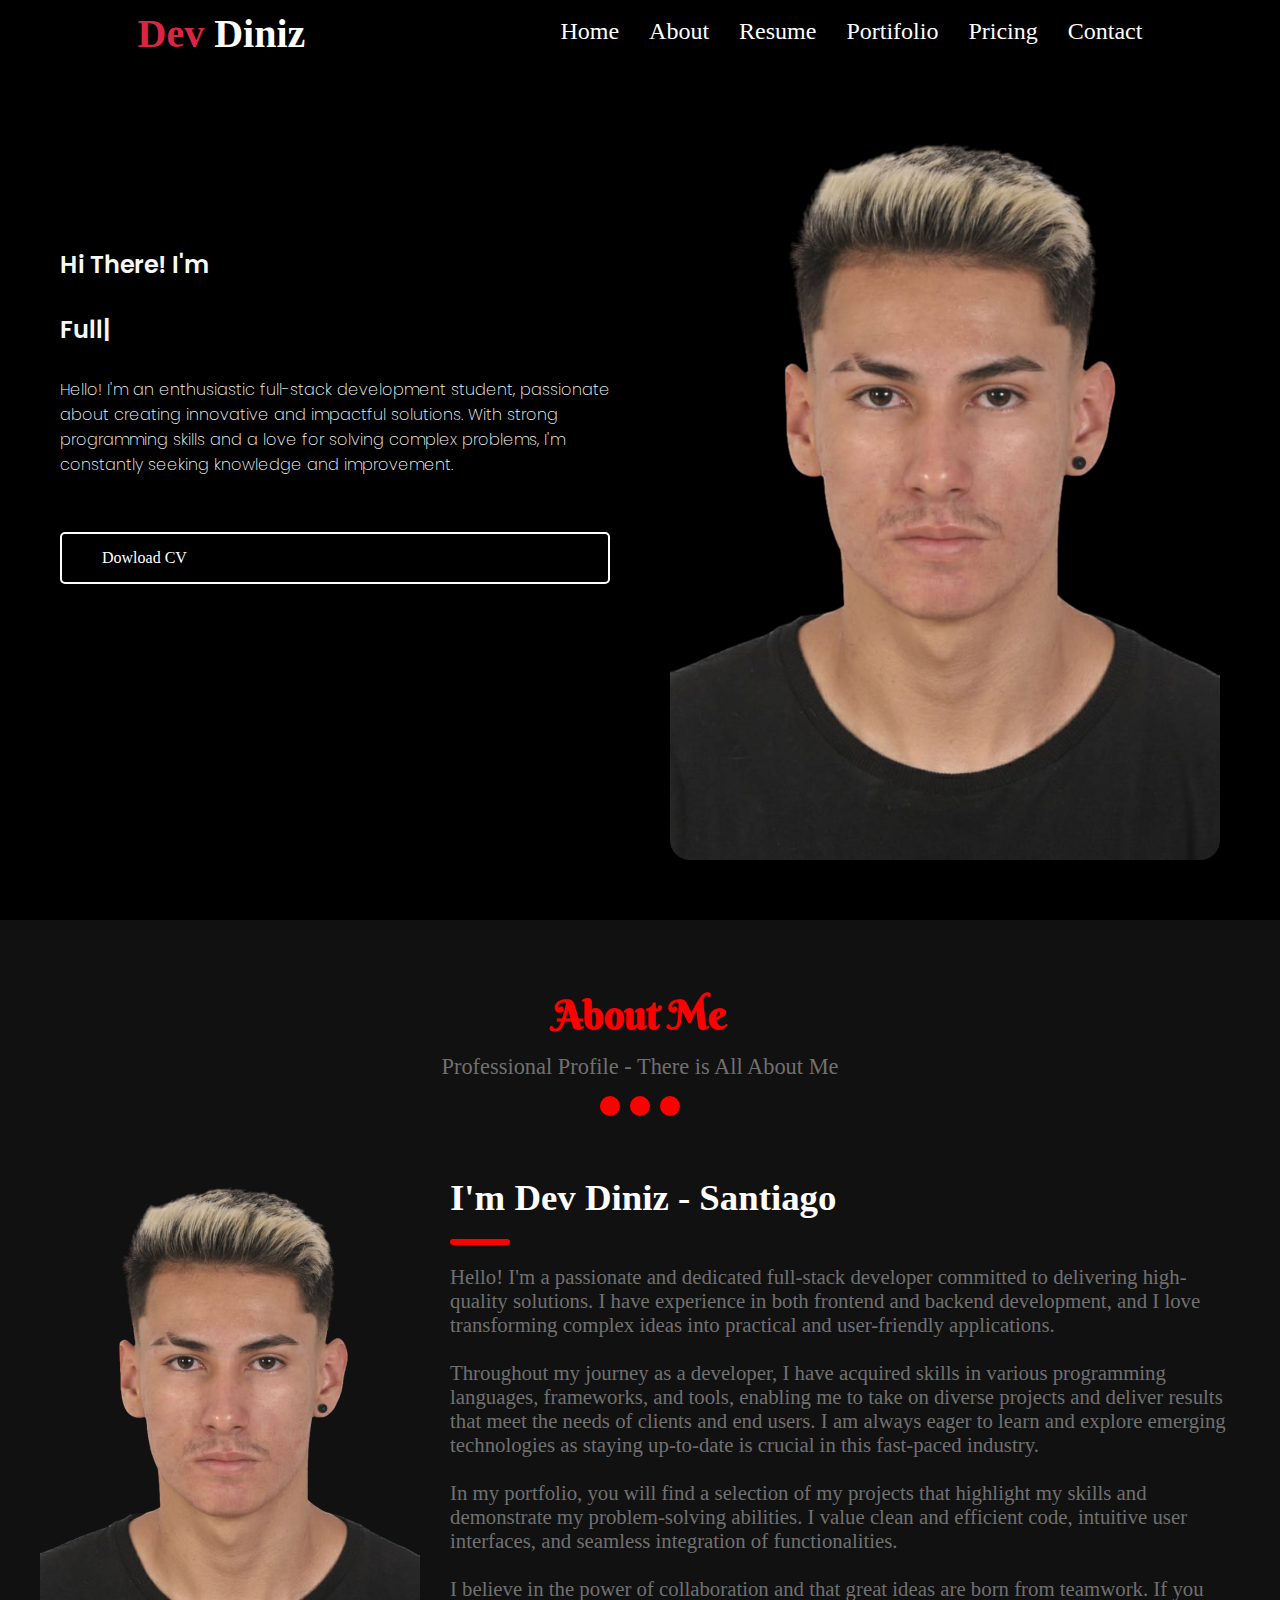
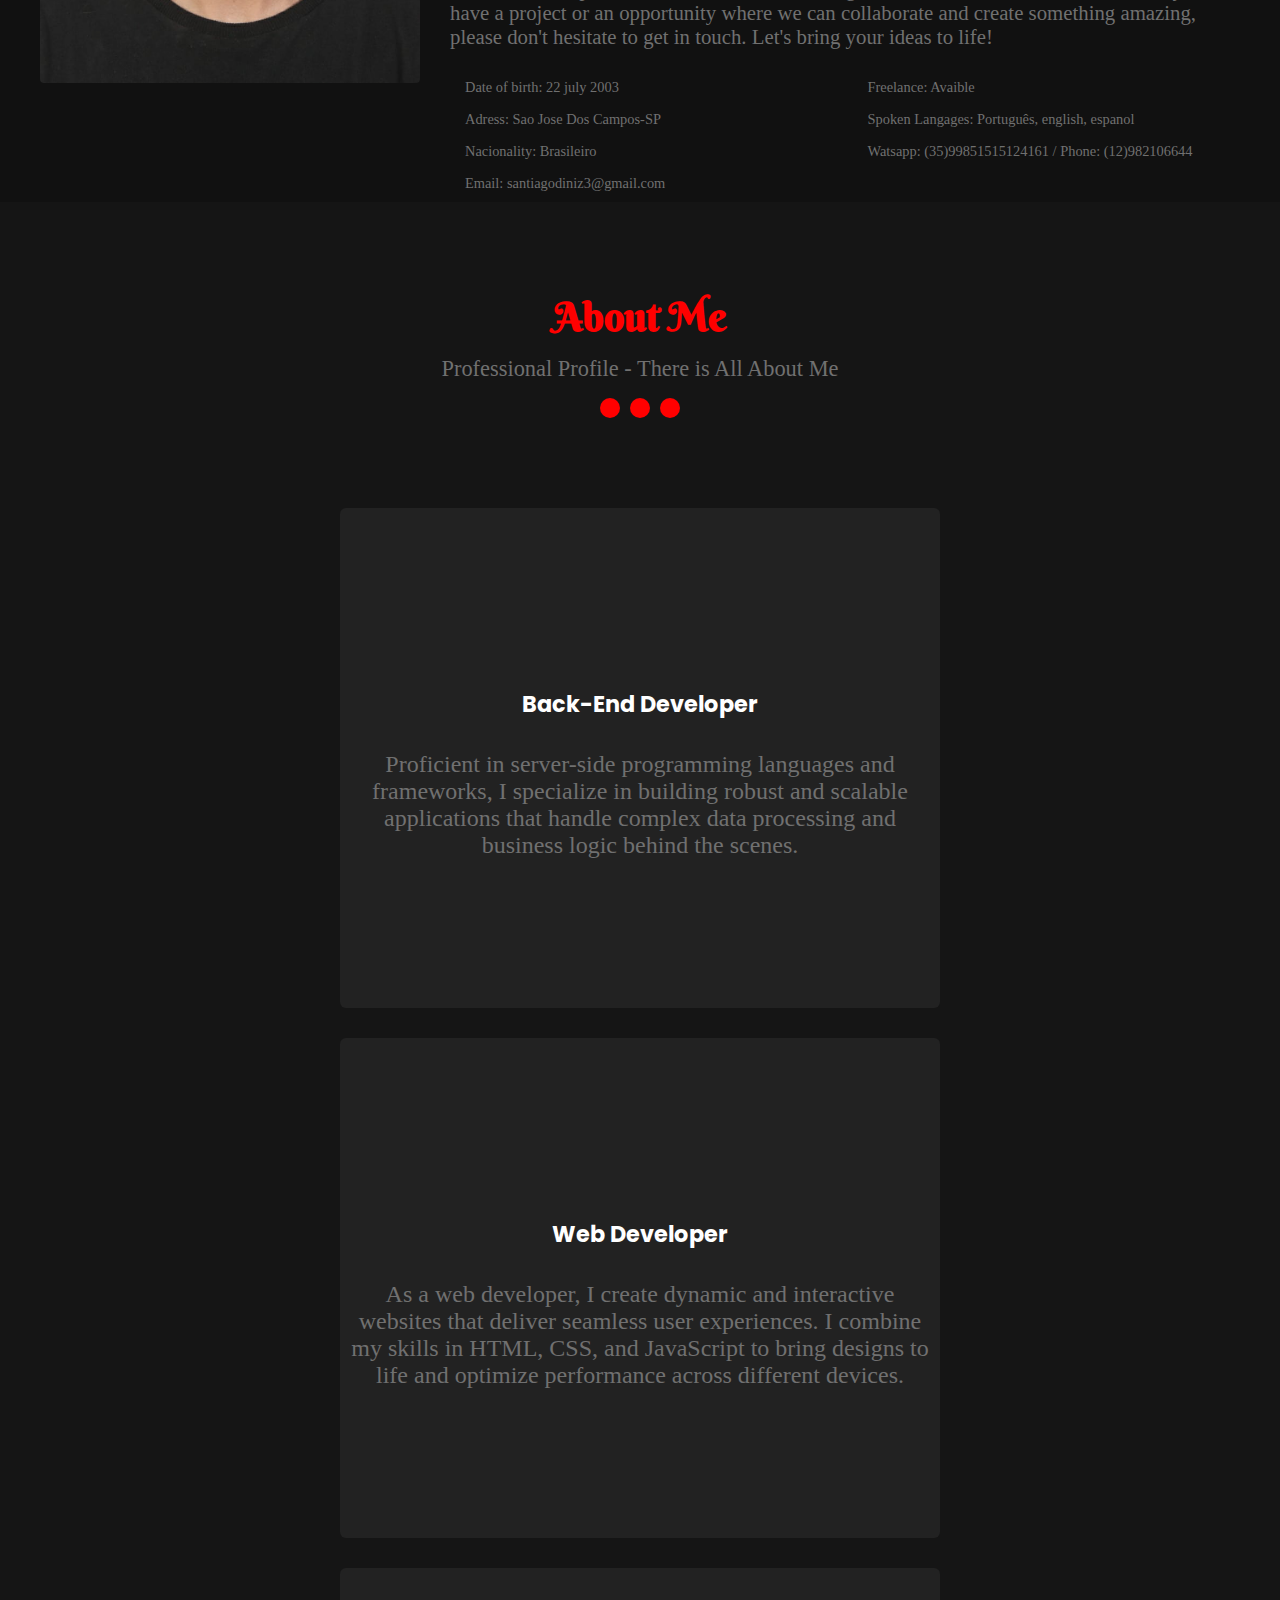
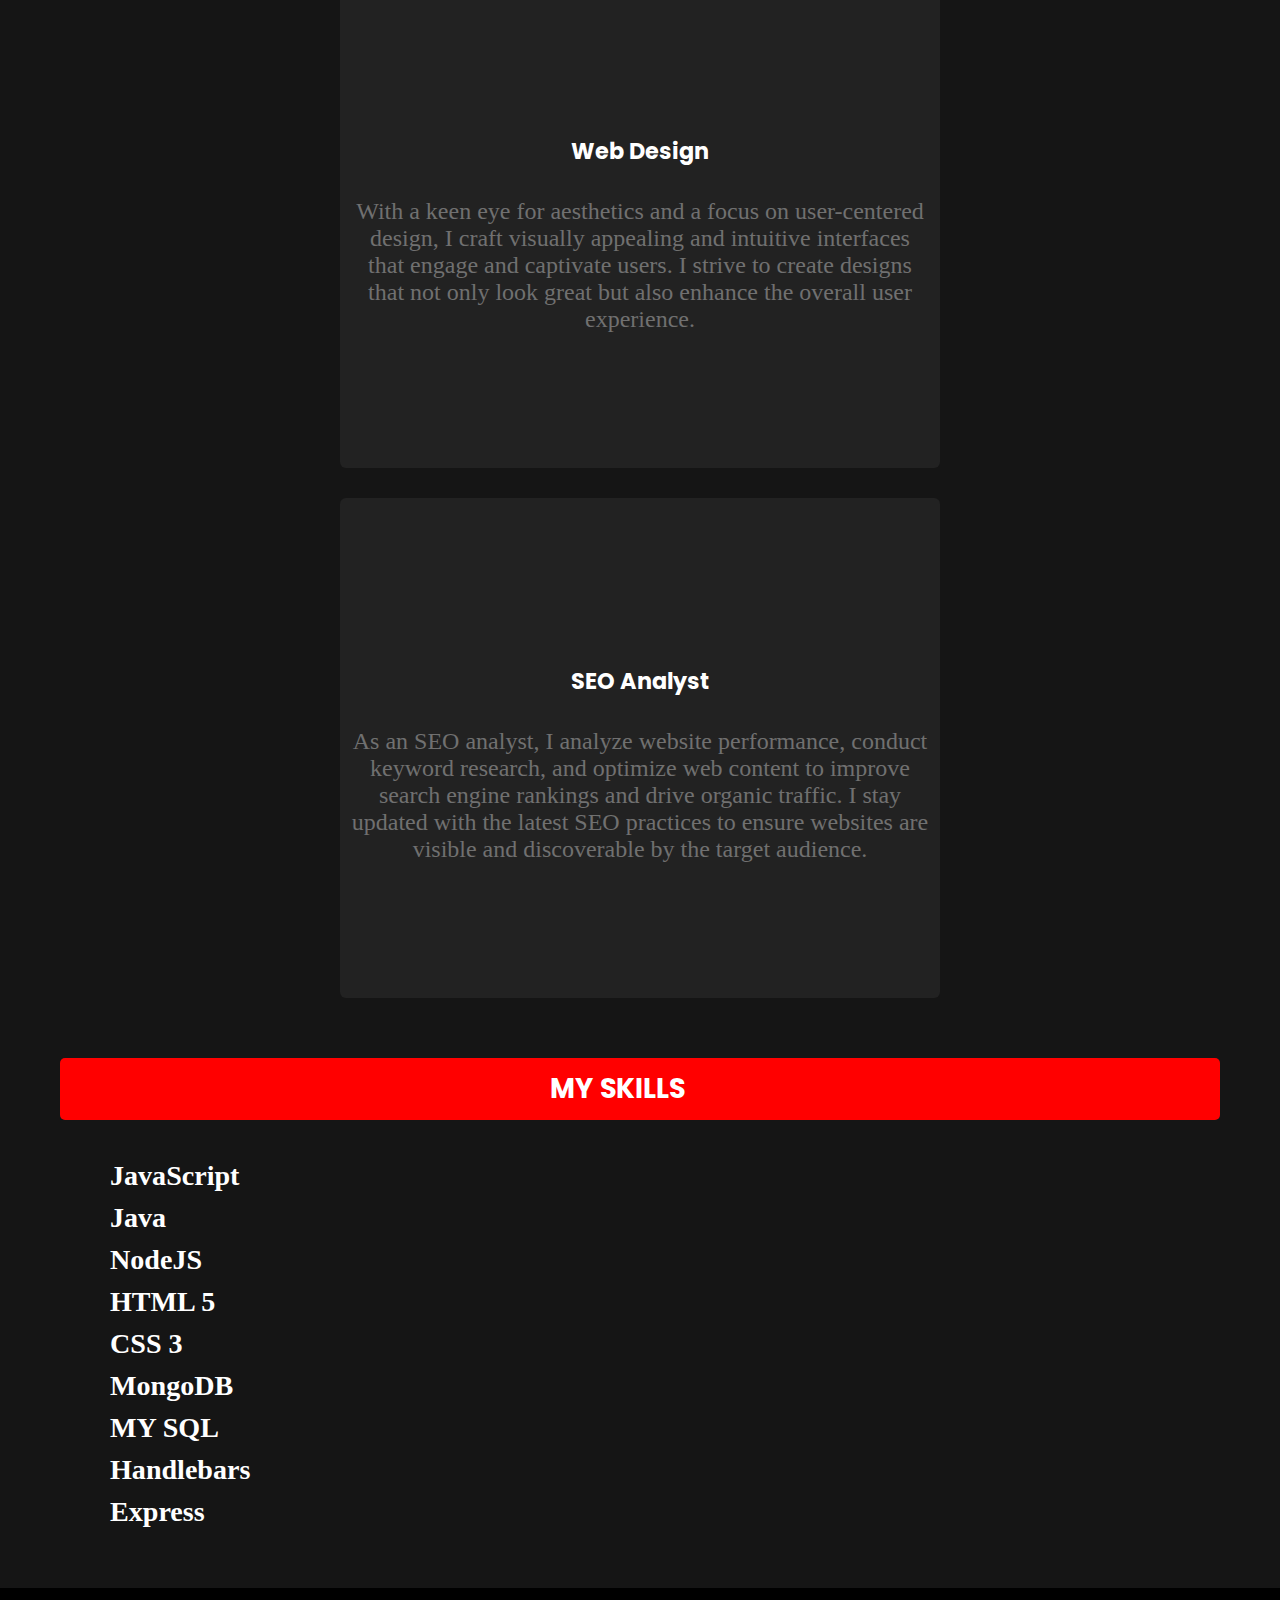
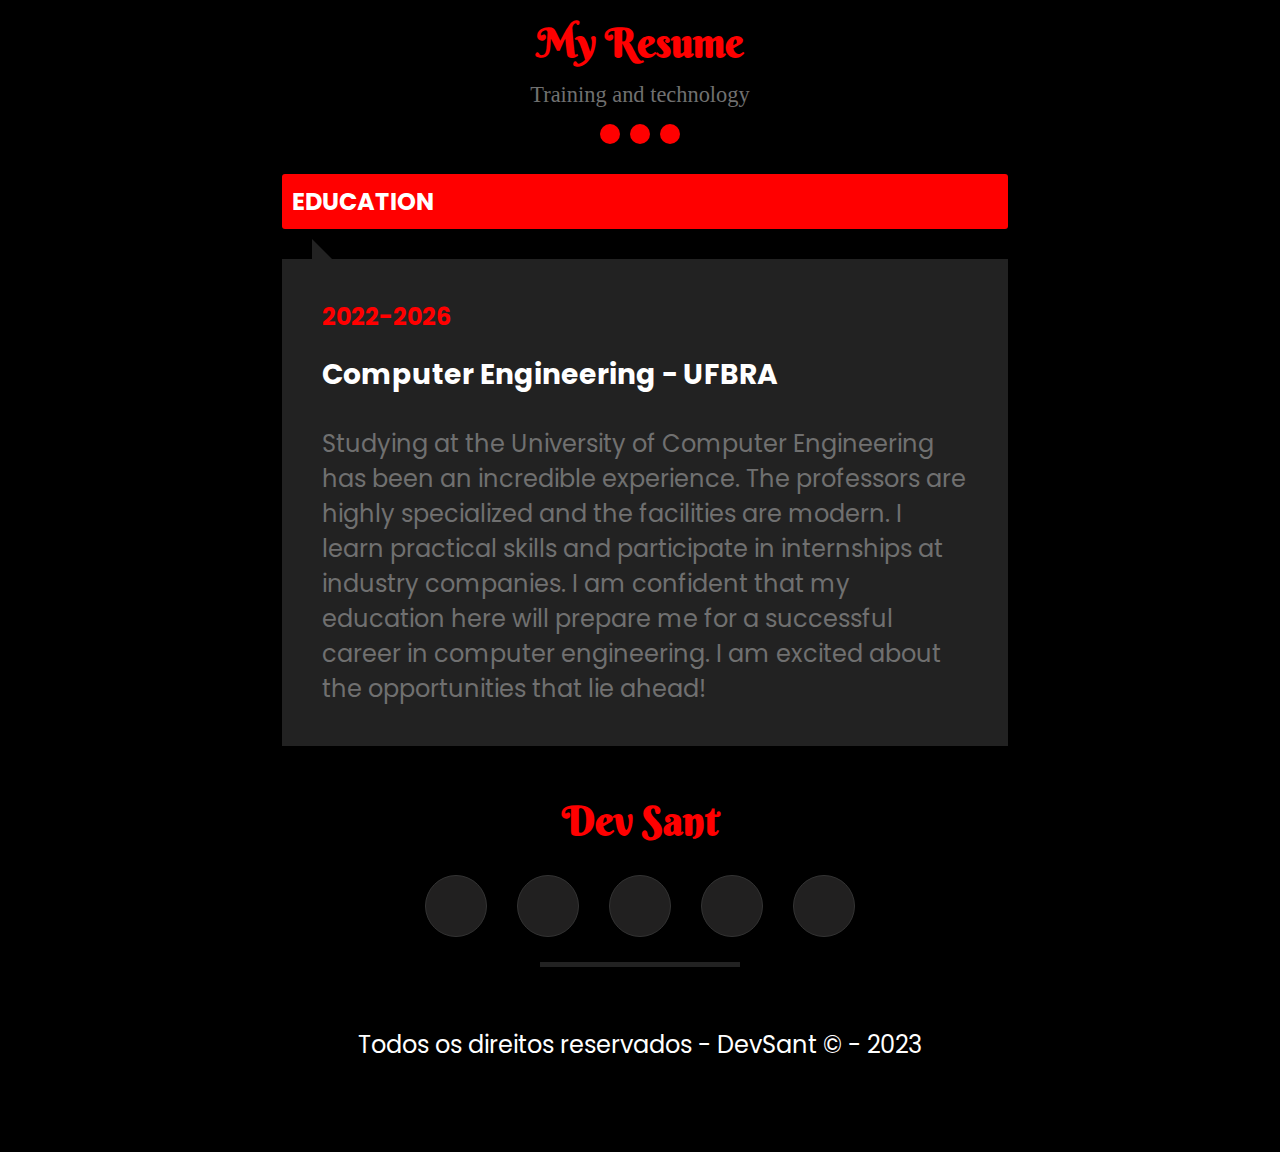
==== index.html @ 337d87d2 "Merge branch 'master' of https://github.com/Santiago-Diniz/portifolio" ====
<!DOCTYPE html>
<html lang="en">
<head>
  <meta charset="UTF-8">
  <meta http-equiv="X-UA-Compatible" content="IE=edge">
  <meta name="viewport" content="width=device-width, initial-scale=1.0">
  <title>Portifolio</title>
  <link rel="stylesheet" href="style.css">
  <link rel="stylesheet" href="https://cdnjs.cloudflare.com/ajax/libs/font-awesome/6.4.0/css/all.min.css" integrity="sha512-iecdLmaskl7CVkqkXNQ/ZH/XLlvWZOJyj7Yy7tcenmpD1ypASozpmT/E0iPtmFIB46ZmdtAc9eNBvH0H/ZpiBw==" crossorigin="anonymous" referrerpolicy="no-referrer"/>
</head>
<body>
  <header>
    <h1>Dev <span>Diniz</span></h1>
    <nav>
      <ul aria-label="Navegação Primaria" class="navegacao-primaria">
          <li><a href="#home">Home</a></li>
          <li><a href="#about">About</a></li>
          <li><a href="#resume">Resume</a></li>
          <li><a href="#portifolio">Portifolio</a></li>
          <li><a href="#pricing">Pricing</a></li>
          <li><a href="#contact">Contact</a></li>
      </ul>
      <i class="fa-solid fa-bars"></i>
    </nav>
    
  </header>
<section aria-label="seção curriculo dowload Santiago" class="section-div">
  <div>
    <h2>Hi There! I'm</h2>
    <h2 class="digitando">Full-Stack Developer</h2>
    <p>Hello! I'm an enthusiastic full-stack development student, passionate about creating innovative and impactful solutions. With strong programming skills and a love for solving complex problems, I'm constantly seeking knowledge and improvement.
      <br>
      <br>
      </p>
    <a href="https://1drv.ms/b/s!AuxPHgGAxqlfhQXR7EeyHr-xgZj7?e=mUEDwd">Dowload CV</a>
  </div><img src="imagens/perfil_transparente.png" alt="">
</section >
<main>
  <article aria-label="Seçao sobre mim" class="sobre">
    <div class="sobre_titulo">
      <h1>About Me</h1>
      <p>Professional Profile - There is All About Me</p>
      <div aria-label="Seçao apenas de ilustrações de botões">
        <span></span>
        <span></span>
        <span></span>
      </div>
    </div>
    <img src="imagens/perfil_transparente.png" alt="imagem minha">
    <div class="sobre_conteudo">
      <div class="sobre_texto">
        <h1>I'm Dev Diniz - Santiago</h1>

        <p>Hello! I'm a passionate and dedicated full-stack developer committed to delivering high-quality solutions. I have experience in both frontend and backend development, and I love transforming complex ideas into practical and user-friendly applications.
          <br>
          <br>
          Throughout my journey as a developer, I have acquired skills in various programming languages, frameworks, and tools, enabling me to take on diverse projects and deliver results that meet the needs of clients and end users. I am always eager to learn and explore emerging technologies as staying up-to-date is crucial in this fast-paced industry.
          <br>
          <br>
          In my portfolio, you will find a selection of my projects that highlight my skills and demonstrate my problem-solving abilities. I value clean and efficient code, intuitive user interfaces, and seamless integration of functionalities.
          <br>
          <br>
          I believe in the power of collaboration and that great ideas are born from teamwork. If you have a project or an opportunity where we can collaborate and create something amazing, please don't hesitate to get in touch. Let's bring your ideas to life!
        </p>
      </div>
      <div class="sobre_info">
        <p><i class="fa-solid fa-calendar-days"></i>Date of birth: 22 july 2003</p>
        <p><i class="fa-sharp fa-solid fa-laptop"></i>Freelance: Avaible</p>
        <p><i class="fa-solid fa-location-dot"></i>Adress: Sao Jose Dos Campos-SP</p>
        <p><i class="fa-sharp fa-solid fa-globe"></i>Spoken Langages: Português, english, espanol</p>
        <p><i class="fa-solid fa-flag"></i>Nacionality: Brasileiro</p>
        <p><i class="fa-sharp fa-solid fa-phone"></i></i>Watsapp: (35)99851515124161 / Phone: (12)982106644</p>
        <p><i class="fa-solid fa-envelope"></i></i>Email: santiagodiniz3@gmail.com</p>

      </div>
    </div>
  </article>
</main>
<section class="services">
  <div class="sobre_titulo">
    <h1>About Me</h1>
    <p>Professional Profile - There is All About Me</p>
    <div aria-label="Seçao apenas de ilustrações de botões">
      <span></span>
      <span></span>
      <span></span>
    </div>
  </div>
  <div class="my_services">
    <ul aria-label="Navegação Secundaria">
      <li> 
        <i class="fa-solid fa-laptop-code"></i>
        <h3>Back-End Developer</h3>
        <p>Proficient in server-side programming languages and frameworks, I specialize in building robust and scalable applications that handle complex data processing and business logic behind the scenes.</p>
      </li>
      <li> 
        <i class="fa-sharp fa-solid fa-globe"></i>
                <h3>Web Developer</h3>
        <p>As a web developer, I create dynamic and interactive websites that deliver seamless user experiences. I combine my skills in HTML, CSS, and JavaScript to bring designs to life and optimize performance across different devices.</p>
      </li>
      <li> 
        <i class="fa-sharp fa-solid fa-pen-to-square"></i>
        <h3>Web Design</h3>
        <p>With a keen eye for aesthetics and a focus on user-centered design, I craft visually appealing and intuitive interfaces that engage and captivate users. I strive to create designs that not only look great but also enhance the overall user experience.</p>
      </li>
    
    <li> 
      <i class="fa-solid fa-layer-group"></i>
      <h3>SEO Analyst</h3>
      <p> As an SEO analyst, I analyze website performance, conduct keyword research, and optimize web content to improve search engine rankings and drive organic traffic. I stay updated with the latest SEO practices to ensure websites are visible and discoverable by the target audience.</p>
    </li>
  </ul> 
  </div>
  <div class="cursos">
    <div class="my_skill">
      <h2 class='titulo-skill'><i class="fa-sharp fa-solid fa-star"></i>MY SKILLS</h2>
      <div class="skill_content">
        <h3>JavaScript</h3>
        <ul>
          <li class="cor"><i class="fa-sharp fa-solid fa-star"></i></li>
          <li class="cor"><i class="fa-sharp fa-solid fa-star"></i></li>
          <li class="cor"><i class="fa-sharp fa-solid fa-star"></i></li>
          <li class="cor"><i class="fa-sharp fa-solid fa-star"></i></li>
          <li><i class="fa-sharp fa-solid fa-star"></i><li>            
        </ul>
      </div>
      <div class="skill_content">
        <h3>Java</h3>
        <ul>
          <li class="cor"><i class="fa-sharp fa-solid fa-star"></i></li>
          <li class="cor"><i class="fa-sharp fa-solid fa-star"></i></li>
          <li class="cor"><i class="fa-sharp fa-solid fa-star"></i></li>
          <li><i class="fa-sharp fa-solid fa-star"></i></li>
          <li><i class="fa-sharp fa-solid fa-star"></i><li>            
        </ul>
      </div>
      <div class="skill_content">
        <h3>NodeJS</h3>
        <ul>
          <li class="cor"><i class="fa-sharp fa-solid fa-star"></i></li>
          <li class="cor"><i class="fa-sharp fa-solid fa-star"></i></li>
          <li class="cor"><i class="fa-sharp fa-solid fa-star"></i></li>
          <li class="cor"><i class="fa-sharp fa-solid fa-star"></i></li>
          <li class="cor"><i class="fa-sharp fa-solid fa-star"></i><li>            
        </ul>
      </div>
      <div class="skill_content">
        <h3>HTML 5</h3>
        <ul>
          <li class="cor"><i class="fa-sharp fa-solid fa-star"></i></li>
          <li class="cor"><i class="fa-sharp fa-solid fa-star"></i></li>
          <li class="cor"><i class="fa-sharp fa-solid fa-star"></i></li>
          <li class="cor"><i class="fa-sharp fa-solid fa-star"></i></li>
          <li class="cor"><i class="fa-sharp fa-solid fa-star"></i><li>            
        </ul>
      </div>
      <div class="skill_content">
        <h3>CSS 3</h3>
        <ul>
          <li class="cor"><i class="fa-sharp fa-solid fa-star"></i></li>
          <li class="cor"><i class="fa-sharp fa-solid fa-star"></i></li>
          <li class="cor"><i class="fa-sharp fa-solid fa-star"></i></li>
          <li class="cor"><i class="fa-sharp fa-solid fa-star"></i></li>
          <li class="cor"><i class="fa-sharp fa-solid fa-star"></i></li>           
        </ul>
      </div>
      <div class="skill_content">
        <h3>MongoDB</h3>
        <ul>
          <li class="cor"><i class="fa-sharp fa-solid fa-star"></i></li>
          <li class="cor"><i class="fa-sharp fa-solid fa-star"></i></li>
          <li class="cor"><i class="fa-sharp fa-solid fa-star"></i></li>
          <li class="cor"><i class="fa-sharp fa-solid fa-star"></i></li>
          <li><i class="fa-sharp fa-solid fa-star"></i><li>            
        </ul>
      </div>
      <div class="skill_content">
        <h3>MY SQL</h3>
        <ul>
          <li class="cor"><i class="fa-sharp fa-solid fa-star"></i></li>
          <li class="cor"><i class="fa-sharp fa-solid fa-star"></i></li>
          <li class="cor"><i class="fa-sharp fa-solid fa-star"></i></li>
          <li><i class="fa-sharp fa-solid fa-star"></i></li>
          <li><i class="fa-sharp fa-solid fa-star"></i><li>            
        </ul>
      </div>
      <div class="skill_content">
        <h3>Handlebars</h3>
        <ul>
          <li class="cor"><i class="fa-sharp fa-solid fa-star"></i></li>
          <li class="cor"><i class="fa-sharp fa-solid fa-star"></i></li>
          <li class="cor"><i class="fa-sharp fa-solid fa-star"></i></li>
          <li class="cor"><i class="fa-sharp fa-solid fa-star"></i></li>
          <li class="cor"><i class="fa-sharp fa-solid fa-star"></i><li>            
        </ul>
      </div>
      <div class="skill_content">
        <h3>Express</h3>
        <ul>
          <li class="cor"><i class="fa-sharp fa-solid fa-star"></i></li>
          <li class="cor"><i class="fa-sharp fa-solid fa-star"></i></li>
          <li class="cor"><i class="fa-sharp fa-solid fa-star"></i></li>
          <li class="cor"><i class="fa-sharp fa-solid fa-star"></i></li>
          <li><i class="fa-sharp fa-solid fa-star"></i><li>            
        </ul>
      </div>
    </div>
  </div>
  
</section>
<div class="my_resumo">
  <div class="sobre_titulo">
    <h1>My Resume</h1>
    <p>Training and technology</p>
    <div aria-label="Seçao apenas de ilustrações de botões">
      <span></span>
      <span></span>
      <span></span>
    </div>
  </div>
  <div class="resume_generico">     
  <h2 class="education"><i class="fa-solid fa-book"></i> EDUCATION</h2>
  <div class="education_content">
    <div>
       <span>2022-2026</span>
       <h3 class="titulo">Computer Engineering - UFBRA</h3>
       <p class="decricao">Studying at the University of Computer Engineering has been an incredible experience. The professors are highly specialized and the facilities are modern. I learn practical skills and participate in internships at industry companies. I am confident that my education here will prepare me for a successful career in computer engineering. I am excited about the opportunities that lie ahead!</p>      
    </div>
    <ul>
      <li><i class="fa-sharp fa-solid fa-circle"></i></li>
    </ul>
  </div>
</div>
</div>
<footer>
  <div class="sobre_titulo">
    <h1>Dev Sant</h1>
    <p></p>
  </div>
<nav aria-label="navegação de links socias">
  <ul class="footer_sociais">
    <li><i class="fa-brands fa-facebook"></i></li>
    <a href="https://www.instagram.com/s4nt_dev/"><li><i class="fa-brands fa-instagram"></i></li></a>
    <a href="http://github.com/Santiago-Diniz"><li><i class="fa-brands fa-github"></i></li></a>
    <li><i class="fa-brands fa-twitter"></i></li>
    <li><i class="fa-brands fa-linkedin-in"></i></li>
  </ul>
</nav>
<p class="footer_comercial">Todos os direitos reservados - DevSant &copy; - 2023</p>
</footer>

<script src="script.js">
  
</script>
</body>
</html>
---- style.css ----
@import url('https://fonts.googleapis.com/css2?family=Braah+One&family=Noto+Sans:ital,wght@0,100;0,300;0,500;0,600;0,700;0,800;0,900;1,400&family=Poppins&display=swap');
@import url('https://fonts.googleapis.com/css2?family=Berkshire+Swash&family=Braah+One&family=Noto+Sans:ital,wght@0,100;0,300;0,500;0,600;0,700;0,800;0,900;1,400&display=swap');

*{
    padding: 0;
    margin: 0;
    box-sizing: border-box;
    list-style: none;
    text-decoration: none;
}

body{
    background-color: #000;
    max-width: 1500px;
    margin: 0 auto;

}

header{
    background-color: #000;
    padding: 10px;
    display: flex;
    align-items: center;
    justify-content: space-around;
    
}

header h1{
    color: #dc2545;
    font-size: 2.5rem;
}

header span{
    color: white;

}

header .navegacao-primaria{
    display:flex;
    gap: 30px;
    align-items: center;
}

header .navegacao-primaria li a{
    color: #fff;
    width: 0px;
    height: 0px;
    font-size: 1.5rem;
    
}

header .navegacao-primaria li a::after{
    content: "";
    width: 0px;
    height: 0px;
    display: block;
    border-bottom: 4px solid transparent;    
    transition: .9s;
}

header .navegacao-primaria li a:hover::after{
    width: 100%;
    height: 0px;
    padding: 0px;
    border-bottom: 4px solid red;
}


.section-div{
    animation: inicializar .7s forwards;
    background-color: #000;
    display: grid;
    grid-template-columns: 1fr 1fr;
    justify-content: space-around;
    align-items: center;
    gap: 60px;
    padding: 60px;
}

.section-div div { 
    margin-top: 120px;
    align-self: start;
    display: grid;
    gap: 30px;
}

.section-div h2 {
    font-family: 'Poppins';
    font-weight: 600;
    color: #f7f7f7;
}

.section-div div p{
    font-family: 'Poppins';
    font-weight: 200;
    color: #f7f7f7;
}

.section-div a {
    justify-content: start;
    color: #fff;
    padding: 15px 40px;
    border-radius: 5px;
    border: 2px solid white;

}

.digitando::after {
    content: '|';
    margin-left: 0;
    opacity: 1;
    animation: pisca .9s infinite;

}

@keyframes pisca {
    from{
        opacity: 1;
        
    }

    to{
        opacity: 0;
        
    }   
}

.section-div img {
    max-width:100%;
    border-radius: 20px;
}
@keyframes inicializar {
    from{
        opacity: 0;
        transform: translate(0, -60px, 0);
    }

    to{
        opacity: 1;
        transform: translate3d(0, 0, 0);
    } 
}

/* seçao principal, sobre mim*/

main{
    background-color: #111;
    color: #fff;
}

main .sobre {
    display: grid;
    grid-template-columns: 1fr 1fr 1fr;
    gap: 30px;
    justify-content: center;
    padding: 40px;
}

.sobre_titulo{
    margin: 30px 0;
    grid-column: 1/ -1;
    text-align: center;
    color: #fff;
}
.sobre_titulo h1{
    font-size: 2.5rem;
    color: red;
    margin-bottom: 15px;
    font-family: 'Berkshire Swash', cursive;
}

.sobre_titulo p {
    color: #707070;
    font-size: 1.4rem;
    margin-bottom: 1rem;
    position: relative;
}

.sobre_titulo div {
    display: flex;
    gap: 10px;
    justify-content: center;
}

.sobre_titulo span {
    display: block;
    height: 20px;
    width: 20px;
    border-radius: 50%;
    background-color: red;

}

.sobre img {
    animation: ladoSecao .6s ease-in;
    cursor: pointer;
    grid-row: 2;
    max-width: 100%;
    border-radius: 4px;
    filter: blur(0);
}

.sobre img:hover{
    transition: .6s ease-in;
    filter: blur(1px)
}

.sobre_conteudo {
    animation: sobeSecao .6s ease-in-out forwards;
    grid-column: 2/-1;
    display: grid;
    color: #707070;
    grid-template-columns: 1fr 1fr;
}

.sobre_texto{
    display: grid;
    grid-column: 1/-1;
    grid-template-columns: 1fr 1fr;
}

.sobre_texto h1{
    font-size: 2.3rem;
    color: #fff;
    grid-column: 1/-1;
}

.sobre_texto h1::after {
    background-color: red;
    height: 6px;
    width: 60px;
    margin: 20px 0;
    content: "";
    display: block;
    border-radius: 5px ;
}

.sobre_texto p {
    font-size: 1.3rem;
    grid-row: 2;
    grid-column: 1/-1;
}

.sobre_info {
    margin-top: 30px;
    display: grid;
    grid-template-columns: 1fr 1fr;
    grid-column: 1/-1;
    gap: 15px;
    align-items: center;
}

.sobre_info i {
    color: red;
    display: inline-block;
    padding-right: 15px;
    font-size: 1.5rem;
}

.sobre_info p {
    font-size: .9rem;
}

@keyframes sobeSecao {
    from{
        transition: .5s;
        transform: translate3d(60px, 0, 0);
    }
    to{
        transform: translate3d(0, 0, 0);
    }
}

@keyframes ladoSecao {
    from{
        transition: .5s;
        transform: translate3d(-60px, 0, 0);
    }
    to{
        transform: translate3d(0, 0, 0);
    }
}

/* Responsivo */

@media(max-width: 992px){

    .section-div img {
        display: none;
    }

    .section-div {
        background-image: url(/imagens/2023-05-21\ \(5\).png);
        background-repeat: no-repeat;
        background-size: cover;
        background-position: center;
    }

    header {
        justify-content: space-between;
        padding: 30px 70px;
    }

    header  .navegacao-primaria {
        display: none;

    }

    header i {
        color: #f7f7f7;
        font-size: 3rem;
    }

    header  .navegacao-primaria.ativado {
        background-color: black;
        position: absolute;
        display: grid;
        top: 80px;
        color: white;
        z-index: 1;
        padding: 30px;
        font-size: 1.6rem;
        font-weight: bold;
        border-radius: 0 0 4px 4px;
        right: 20px;
        animation: sobeSecao .8s ease-in-out;
    }   

}

@media(max-width: 992px){
    .sobre img{
        grid-column: 1/-1;
        justify-self: center
    }

    .sobre_conteudo {
        grid-column: 1/-1;
    }
}

/* seçao service */

.services{
    background-color: #151515;
    margin-top: -30px;
    padding: 60px;
}

.my_services{
    padding: 60px;
    color: white;  
}

.my_services ul {
    display: flex;
    flex-wrap: wrap;
    gap: 30px;
    align-items: center;
    justify-content: center;
}

.my_services ul li {
    cursor: pointer;
    border-radius: 6px;
    position: relative;
    padding: 10px;
    display: grid;
    gap: 30px;
    text-align: center;
    max-width: 600px;
    height: 500px;
    background-color: #222;
    align-content: center;
    transition: 0.2s ease-in;

}

.my_services ul li i{
    font-size: 2.7rem;
    color: red;
}

.my_services ul li h3{
    color: #fff;
    font-size: 1.4rem;
    font-family: 'poppins';
    font-weight: 700;
}

.my_services ul li p{
    color: #707070;
    font-size: 1.5rem
}

.my_services li::before{
    content: "";
    width: 0px;
    height: 0px;
    position: absolute;
    top: -1px;
    right: -1px;
    border-top: 2px solid transparent;
    border-right: 2px solid transparent;
}

.my_services li::after{
    content: "";
    width: 0px;
    height: 0px;
    position: absolute;
    top: -1px;
    right: -1px;
    border-bottom: 2px solid transparent;
    border-left: 2px solid transparent;
}

.my_services li:hover{
    scale: 1.1;
    transition: 0.2 ease-in;
    box-shadow: 9px 0px 12px rgb(255, 0, 0);
    background-color: #2e0f14;

}
.my_resumo{
    color: #fff;
}

.resume_generico{
    color: white;
    display: grid;
    grid-template-columns: 3fr 1fr;
    margin-left: 22%;
    justify-content: center;
    gap: 30px;
    font-size:x-large;

    
}

.resume_generico h2 {
    font-family: 'poppins';
    font-size: 1.5rem;
    background-color: red;
    justify-content: start;
    padding: 10px;
    border-radius: 3px;
}

.sobre_conteudo h2 i {
    margin-right: 10px;
}

.education_content {
    grid-column: 1;
}

.education_content ul {
    display: flex;
    cursor: pointer;
    margin-top: 20px;
    justify-content: center;
    gap: 10px;
    color: #707070;
}

.education_content div {
    background-color: #222;
    padding: 40px;
    position: relative;
}

.education_content div::before{
    content: "";
    border-right: 30px solid transparent;
    border-bottom: 30px solid #222;
    position: absolute;
    top: -20px;
    left: 30px;
    display: inline-block;
}

.education_content div span {
    color: red;
    font-family: 'poppins';
    font-weight: bolder;
}


.decricao{
    font-family: 'poppins';
    color: #707070;
}

.titulo{
    font-family: 'poppins';
    margin-top: 20px;
    margin-bottom: 30px;
}


/* MY SKILLS */

.titulo-skill{
    display: flex;
    align-items: center;
}

.cursos{
    color: #fff;
}

.my_skill{
    display: grid;
}

.my_skill h2{
    padding: 10px 20px;
    border-radius: 5px;
    background-color: red;
    font-size: 1.7rem;
    font-family: 'poppins';
    margin-bottom: 30px;
}
.my_skill h2 i{
    padding-right: 42%;
}

.skill_content{
    font-size: 1.5rem;
    display: flex;
    justify-content: space-between;
    margin-top: 10px;
    padding: 0px 50px 0px 50px;

}

.skill_content ul {
    display: flex;
    justify-self: start;
}
.cor{
    color: red;
}

/* footer */

.footer{
    background-color: #000;
    padding: 30px;

}

.footer_sociais{
    display: flex;
    justify-content: center;
    gap: 30px;
    flex-wrap: wrap;
    align-items: center;
    position: relative;
    color: white;
}

.footer_sociais li{
    background-color: #212020;
    border-radius: 50%;
    border: 1px solid #333;
}

.footer_sociais li{
    padding: 30px;
    font-size: 1.5rem;
    color: #f7f7f7;
}

.footer_sociais li:hover{
    transition: .3s ease-in-out;
    cursor: pointer;
    background-color: #3e3e3e;
}

.footer_sociais::before{
    content: "";
    height: 5px;
    width: 200px;
    position: absolute;
    background-color: #222;
    bottom: -30px;

}

footer .footer_comercial{
    text-align: center;
    color: white;
    margin: 90px auto;
    font-size: 1.5rem;
    font-family: 'poppins';
}
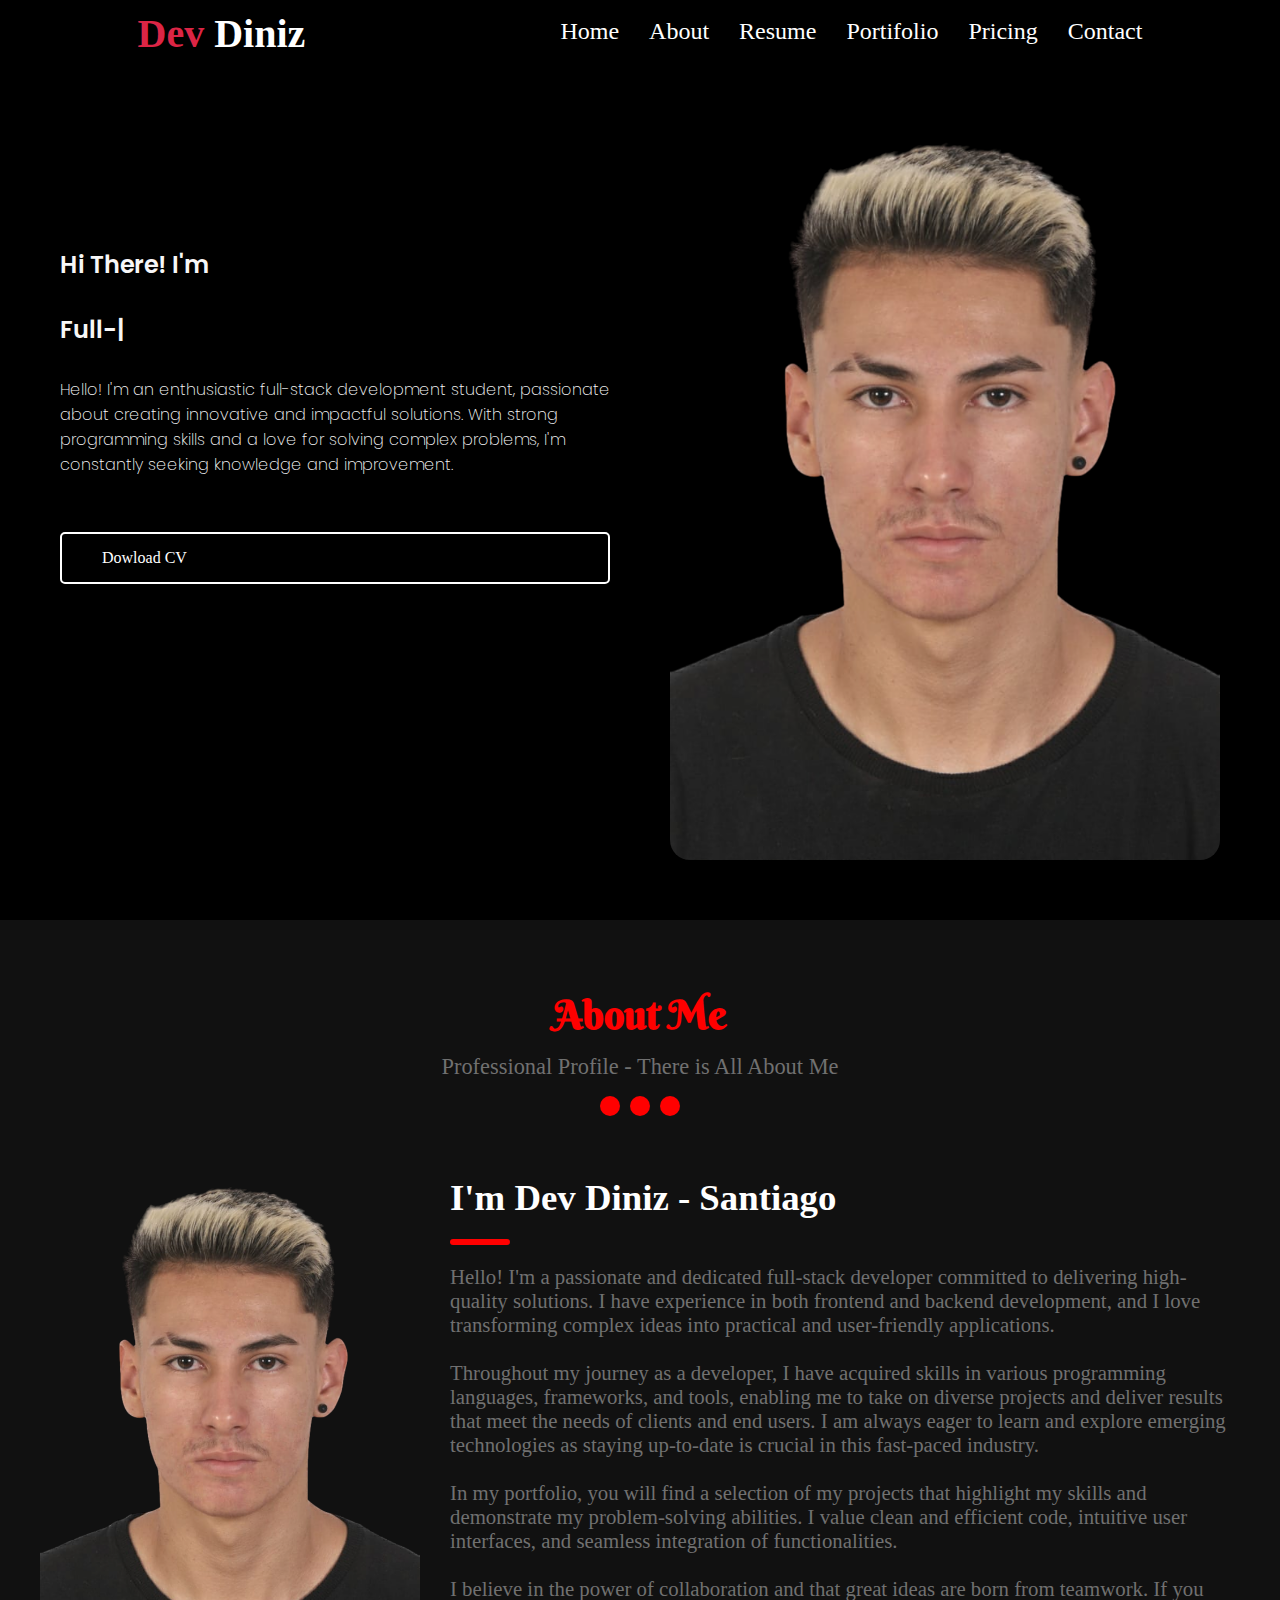
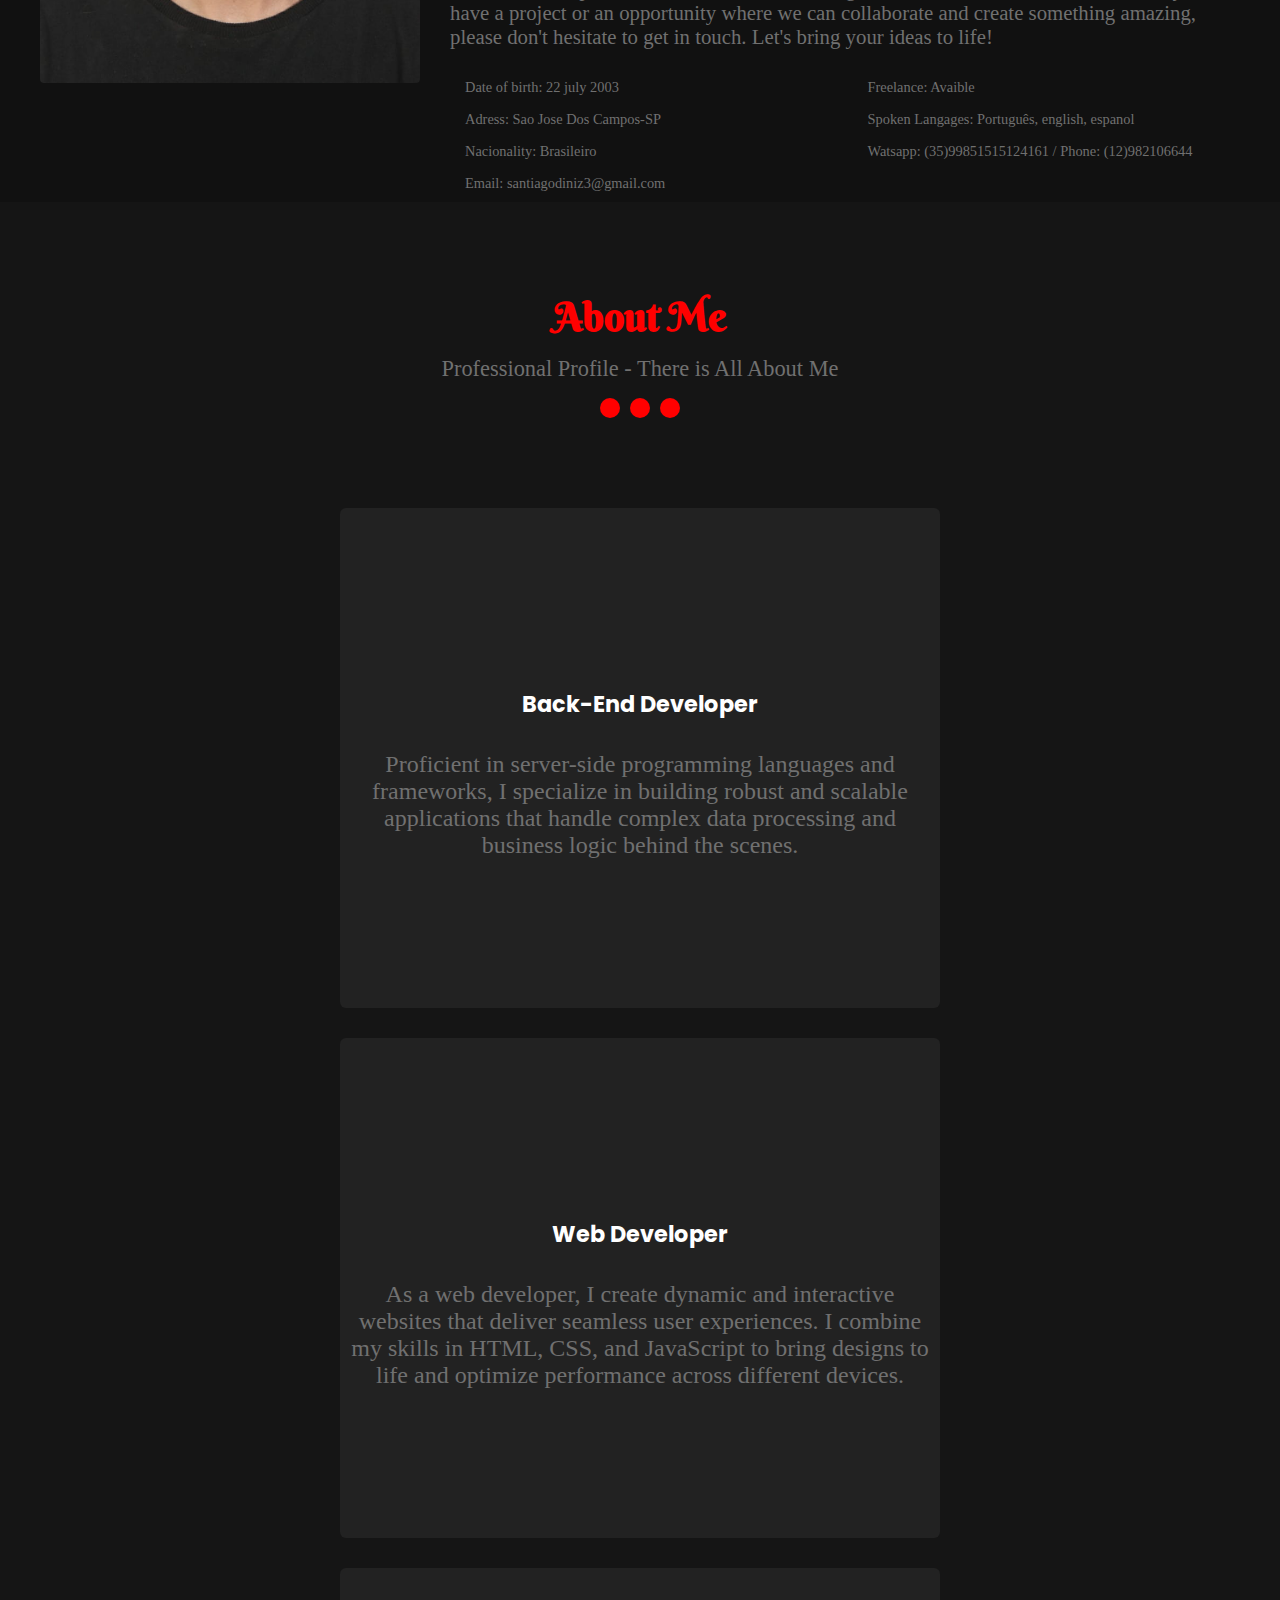
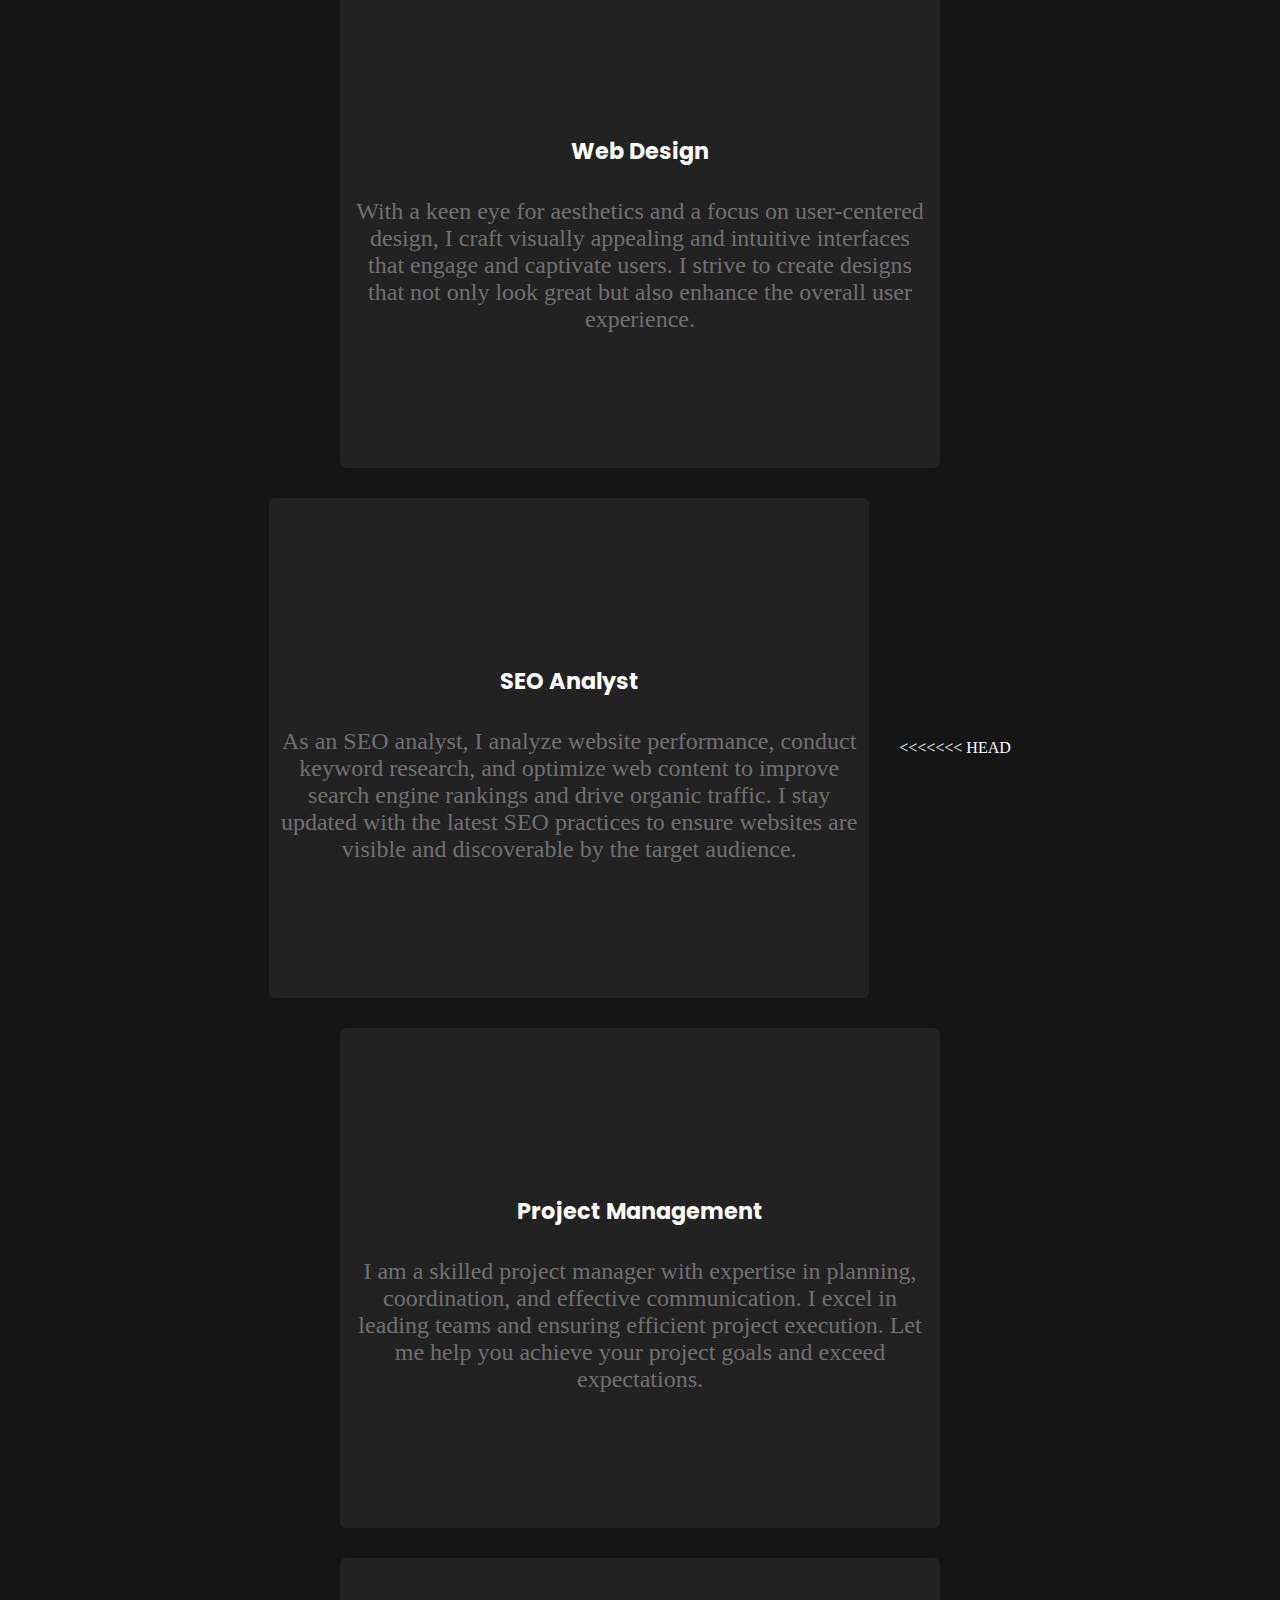
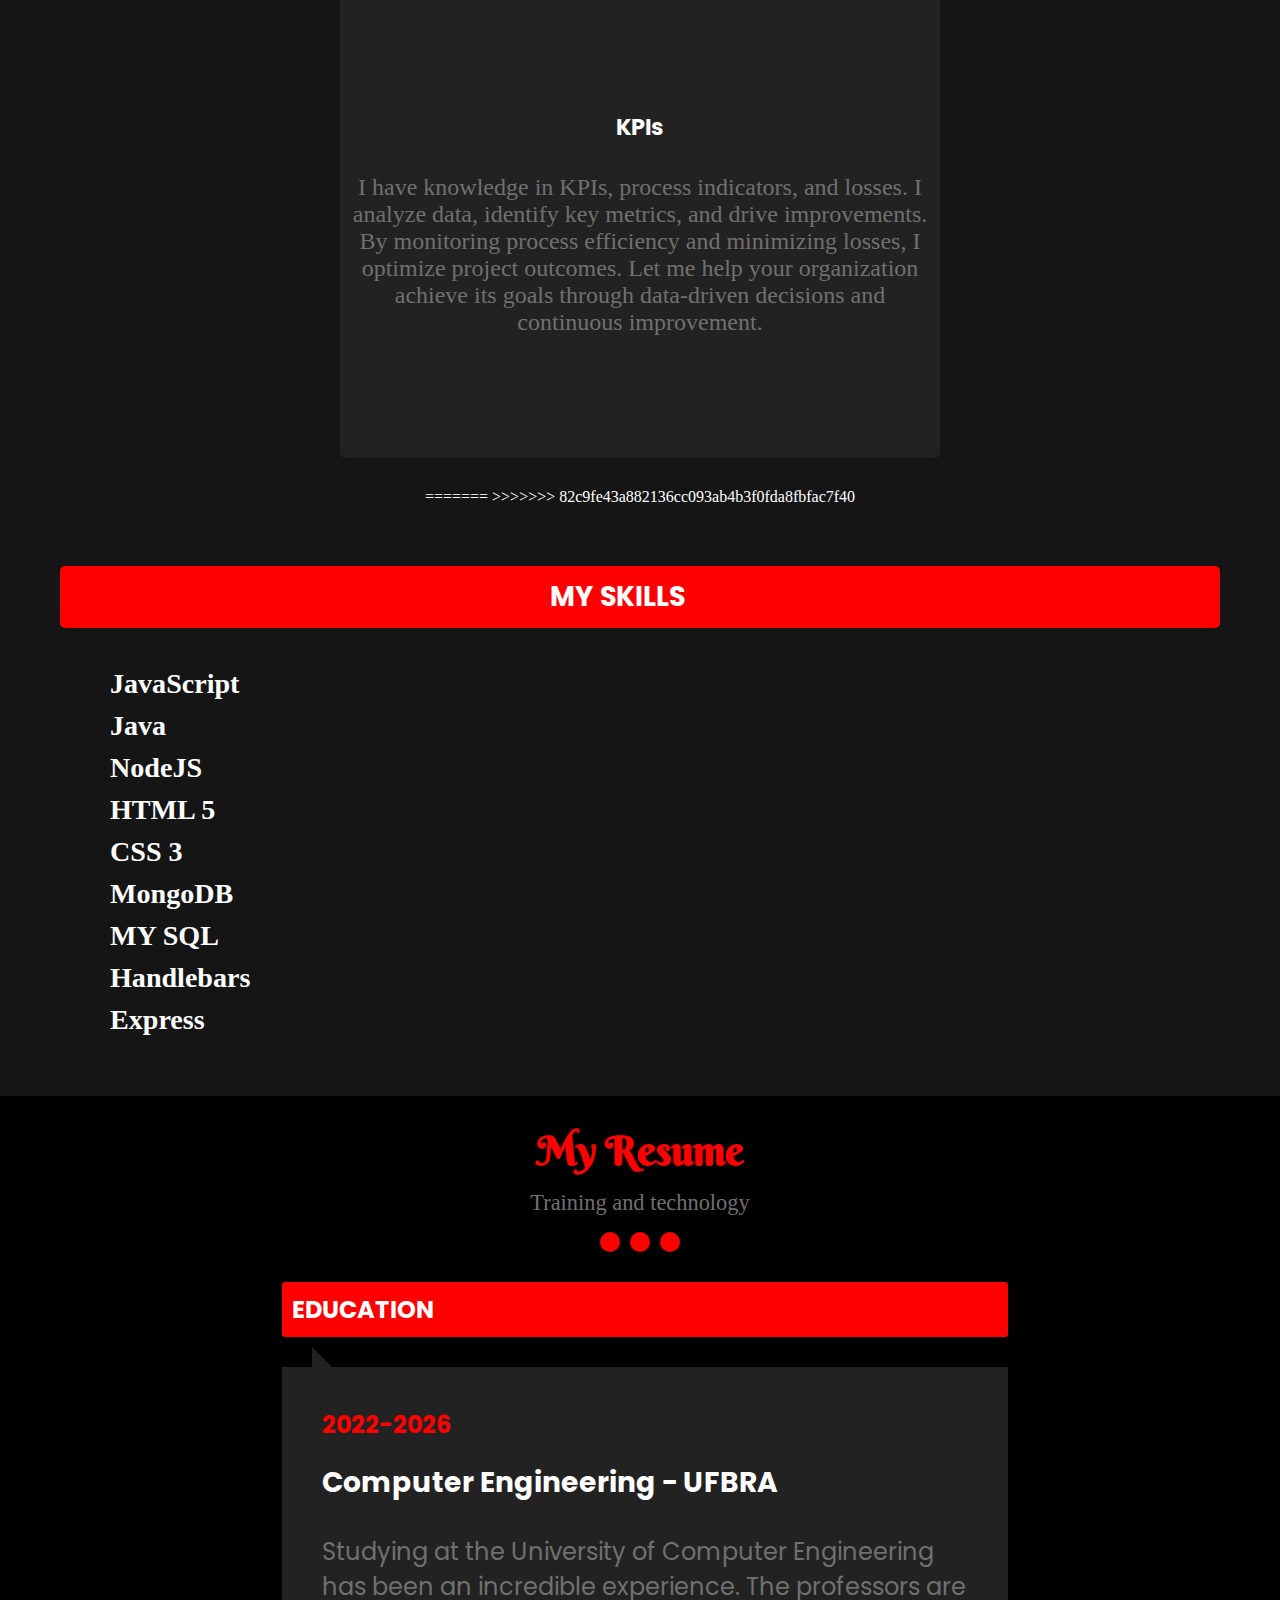
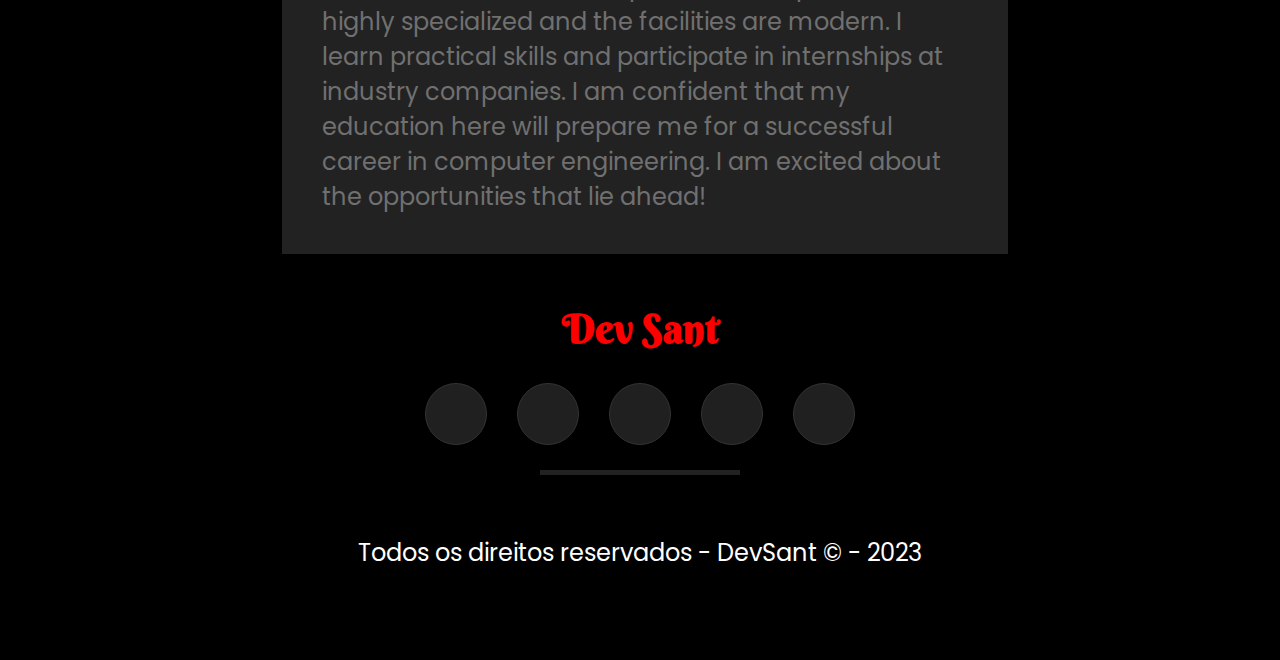
==== commit 5852563a: "renove kpis" ====
--- a/index.html
+++ b/index.html
@@ -109,6 +109,19 @@
       <h3>SEO Analyst</h3>
       <p> As an SEO analyst, I analyze website performance, conduct keyword research, and optimize web content to improve search engine rankings and drive organic traffic. I stay updated with the latest SEO practices to ensure websites are visible and discoverable by the target audience.</p>
     </li>
+<<<<<<< HEAD
+    <li> 
+      <i class="fa-solid fa-layer-group"></i>
+      <h3>Project Management</h3>
+      <p>I am a skilled project manager with expertise in planning, coordination, and effective communication. I excel in leading teams and ensuring efficient project execution. Let me help you achieve your project goals and exceed expectations.</p>
+    </li> 
+    <li> 
+      <i class="fa-solid fa-layer-group"></i>
+      <h3>KPIs</h3>
+      <p>I have knowledge in KPIs, process indicators, and losses. I analyze data, identify key metrics, and drive improvements. By monitoring process efficiency and minimizing losses, I optimize project outcomes. Let me help your organization achieve its goals through data-driven decisions and continuous improvement.</p>
+    </li>
+=======
+>>>>>>> 82c9fe43a882136cc093ab4b3f0fda8fbfac7f40
   </ul> 
   </div>
   <div class="cursos">
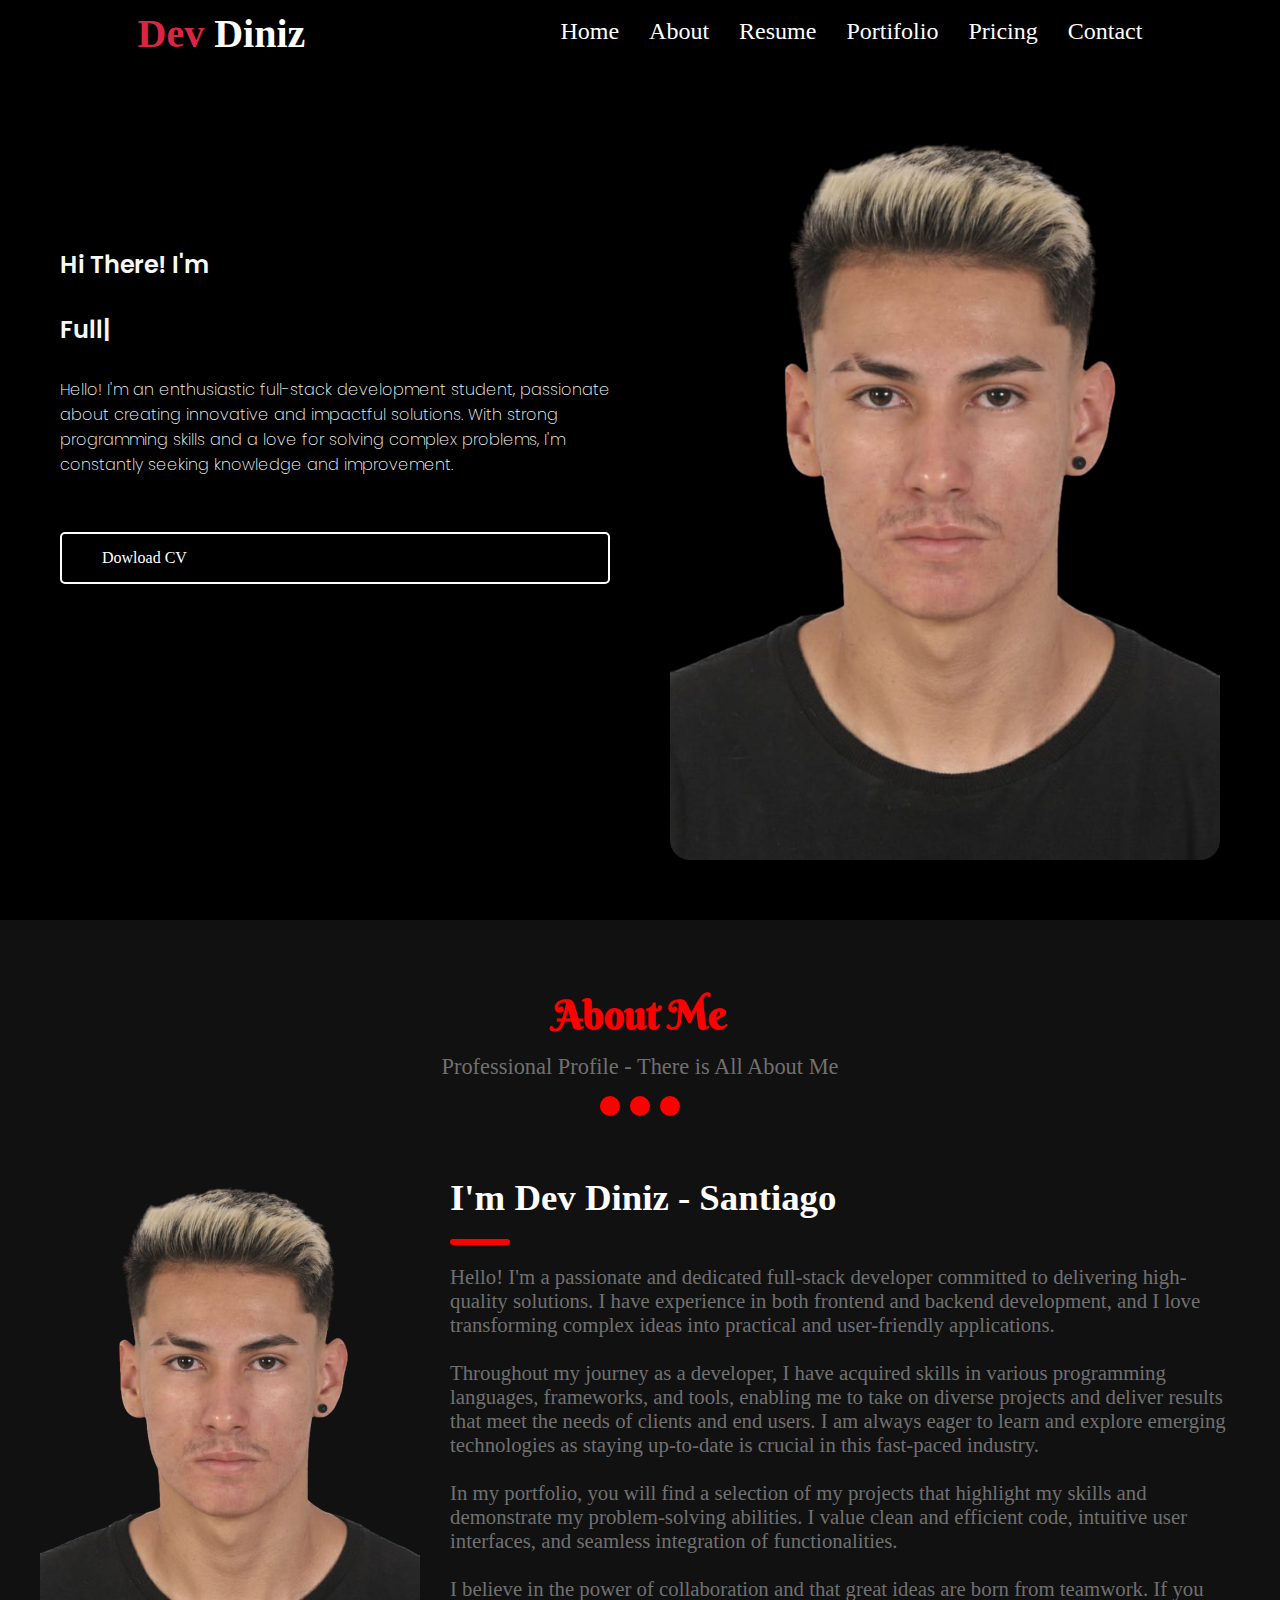
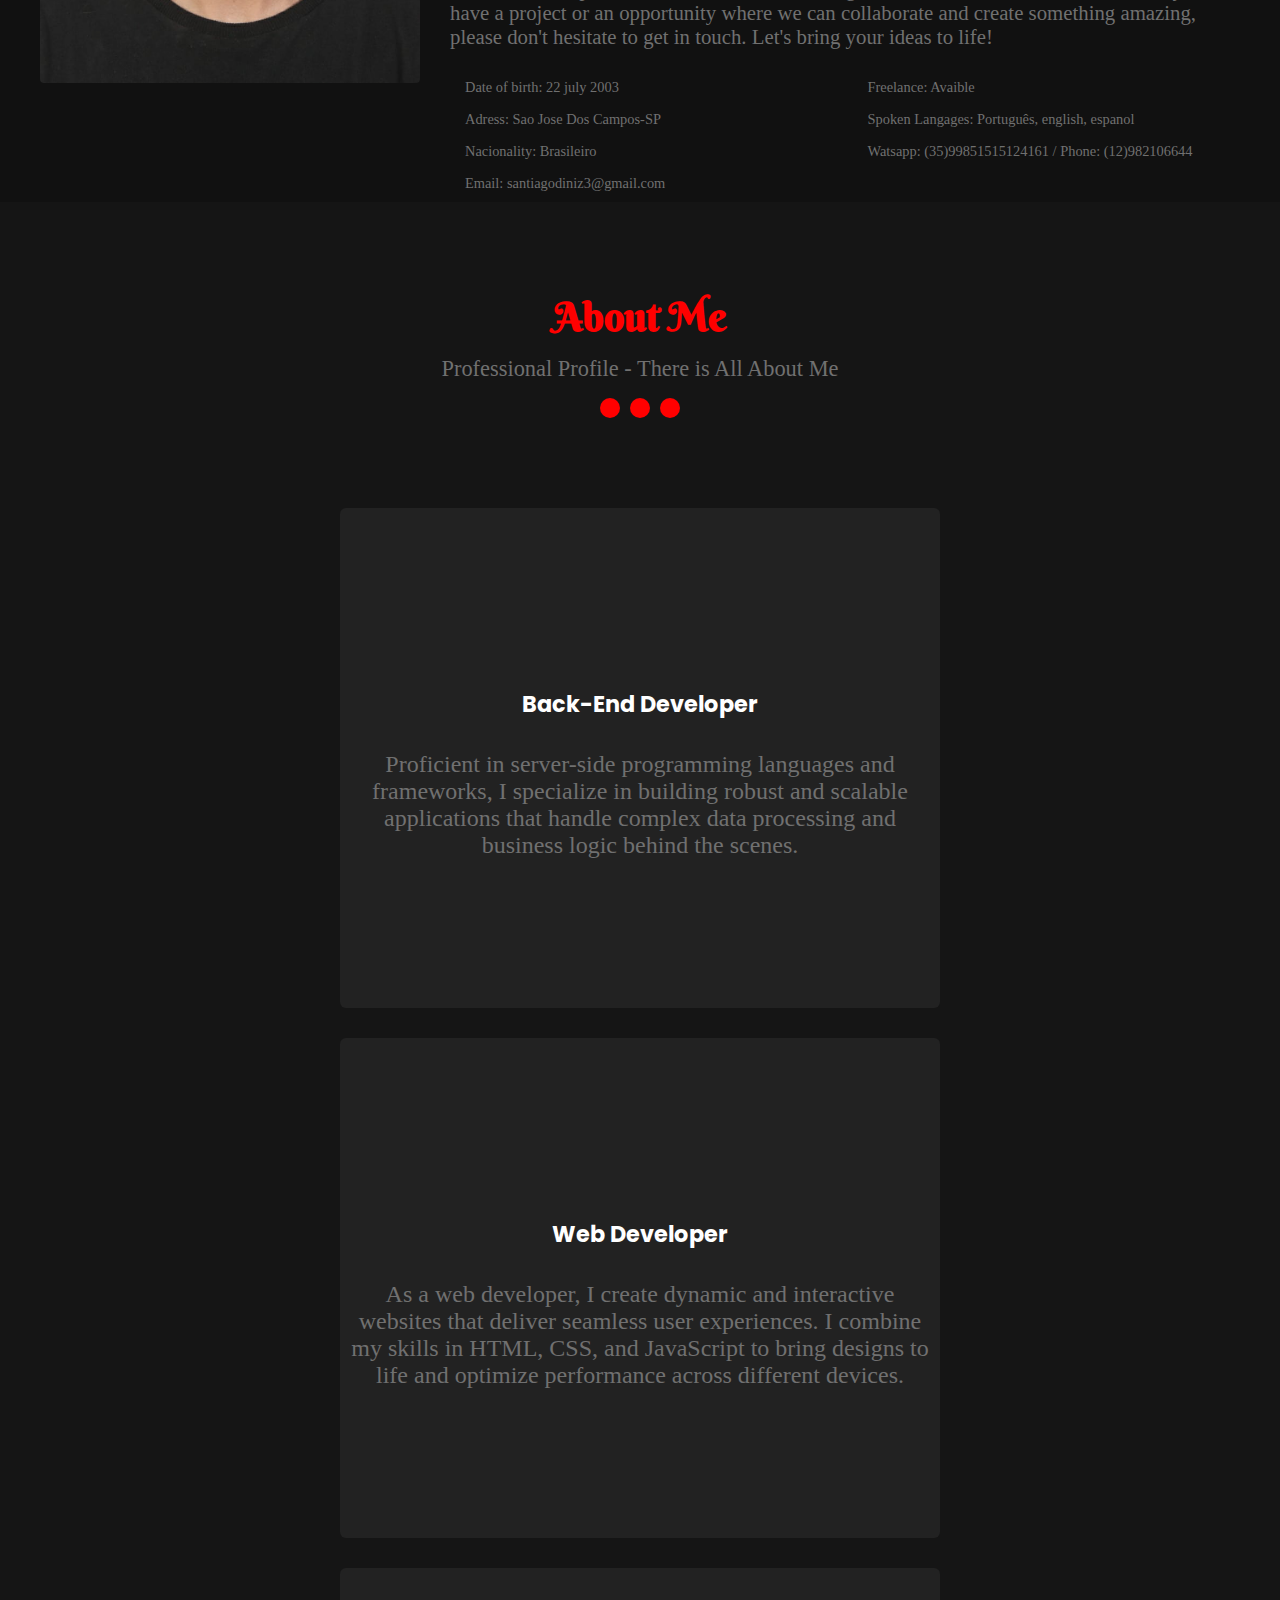
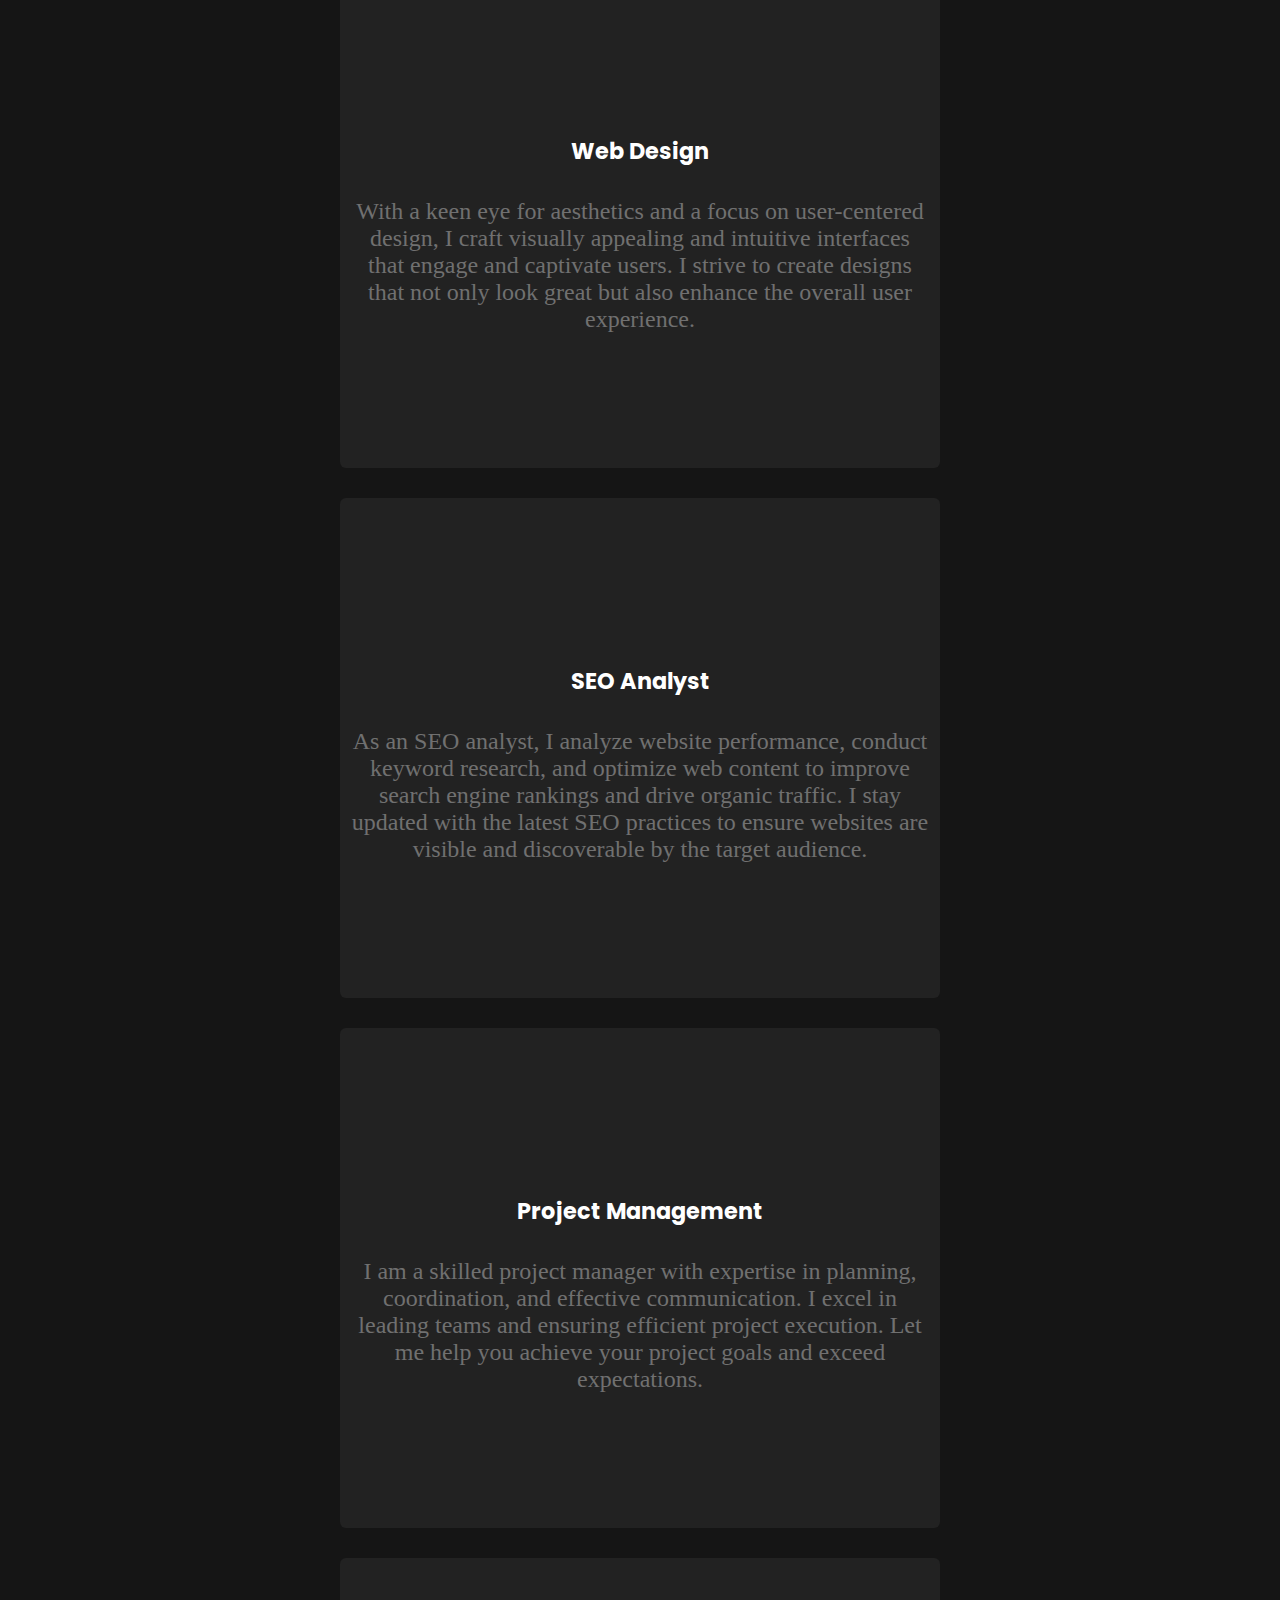
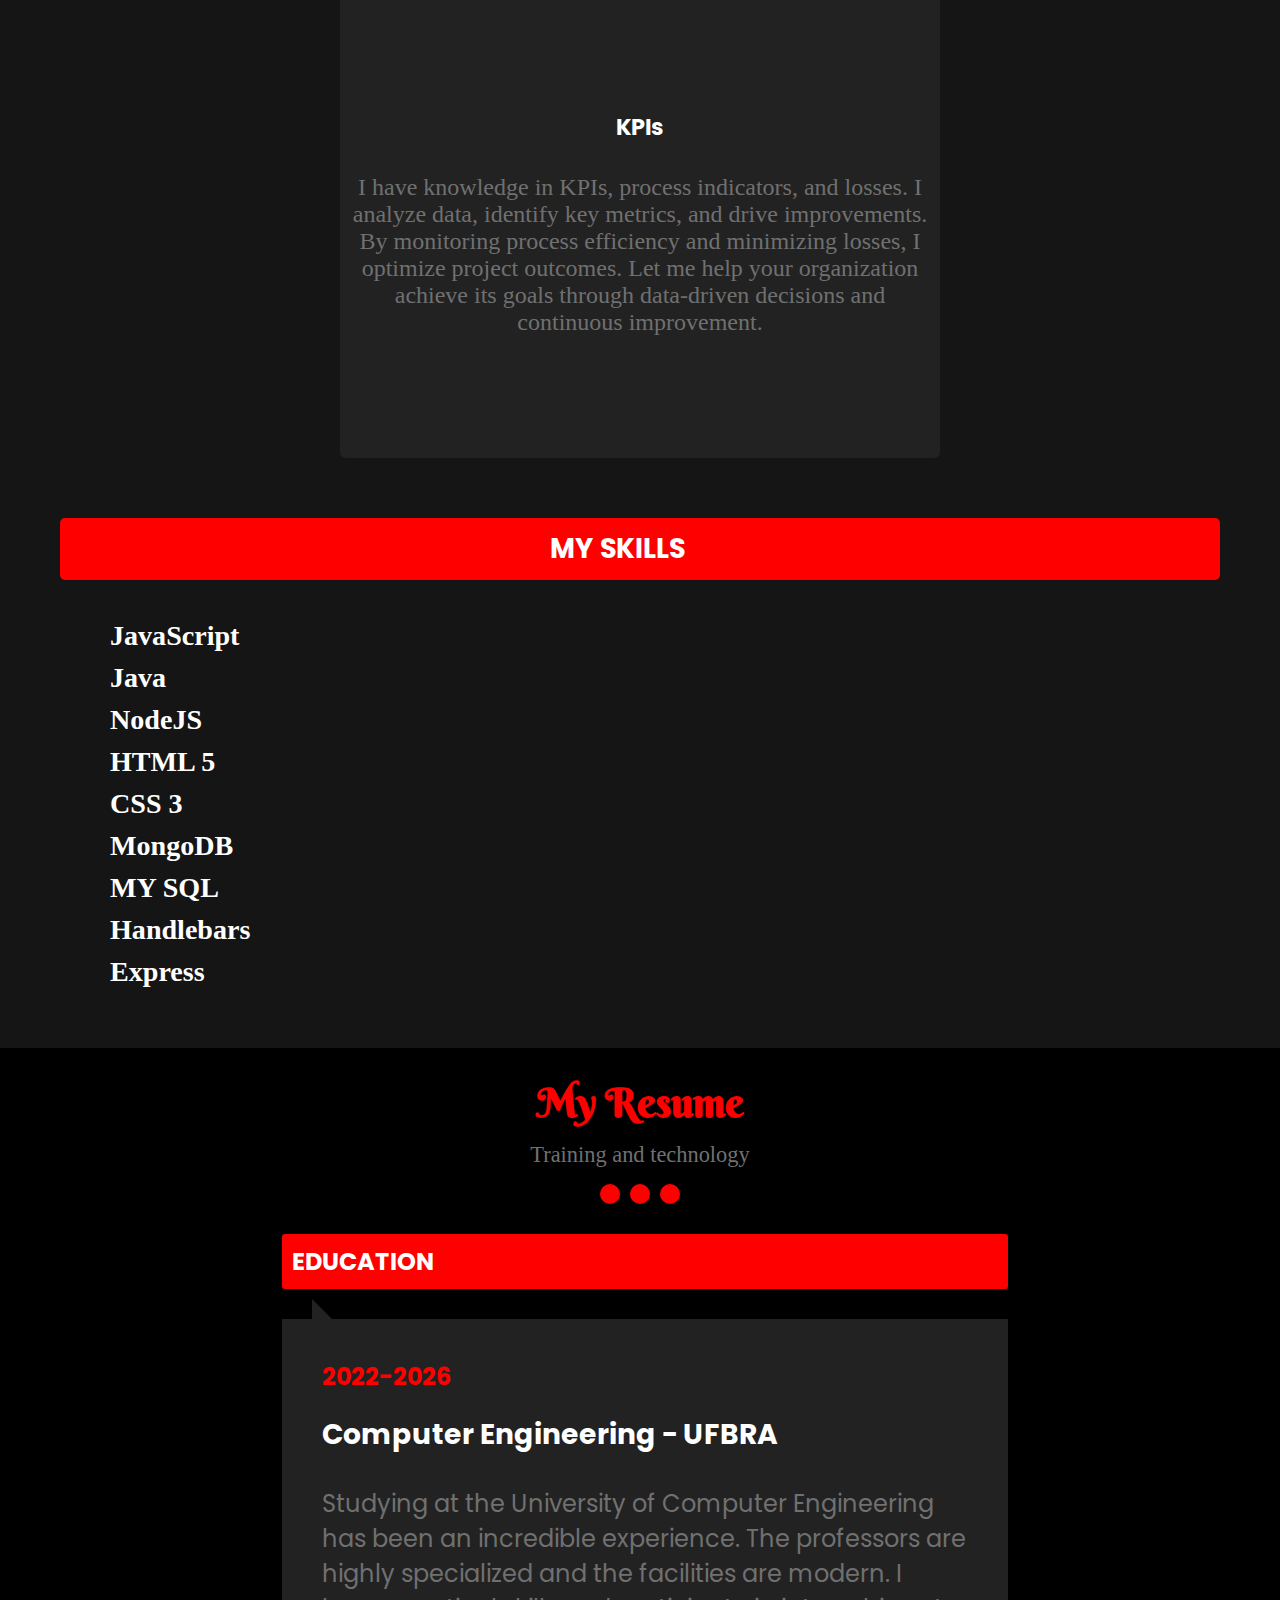
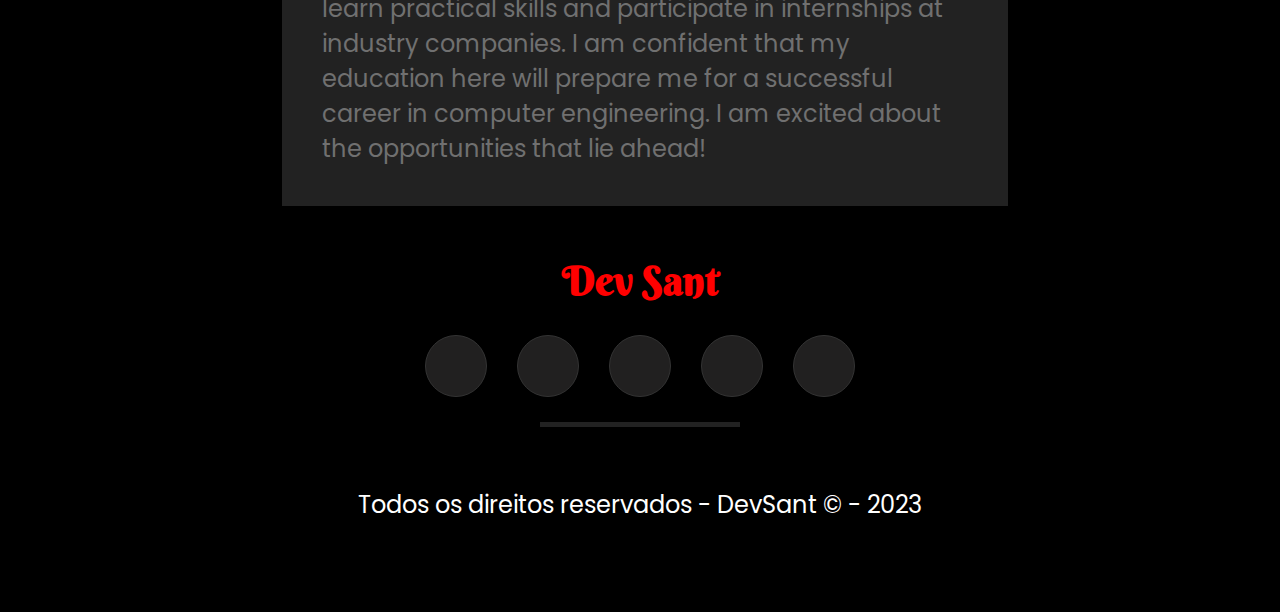
==== commit db5e5cfc: "escrito errado" ====
--- a/index.html
+++ b/index.html
@@ -109,7 +109,6 @@
       <h3>SEO Analyst</h3>
       <p> As an SEO analyst, I analyze website performance, conduct keyword research, and optimize web content to improve search engine rankings and drive organic traffic. I stay updated with the latest SEO practices to ensure websites are visible and discoverable by the target audience.</p>
     </li>
-<<<<<<< HEAD
     <li> 
       <i class="fa-solid fa-layer-group"></i>
       <h3>Project Management</h3>
@@ -120,8 +119,6 @@
       <h3>KPIs</h3>
       <p>I have knowledge in KPIs, process indicators, and losses. I analyze data, identify key metrics, and drive improvements. By monitoring process efficiency and minimizing losses, I optimize project outcomes. Let me help your organization achieve its goals through data-driven decisions and continuous improvement.</p>
     </li>
-=======
->>>>>>> 82c9fe43a882136cc093ab4b3f0fda8fbfac7f40
   </ul> 
   </div>
   <div class="cursos">
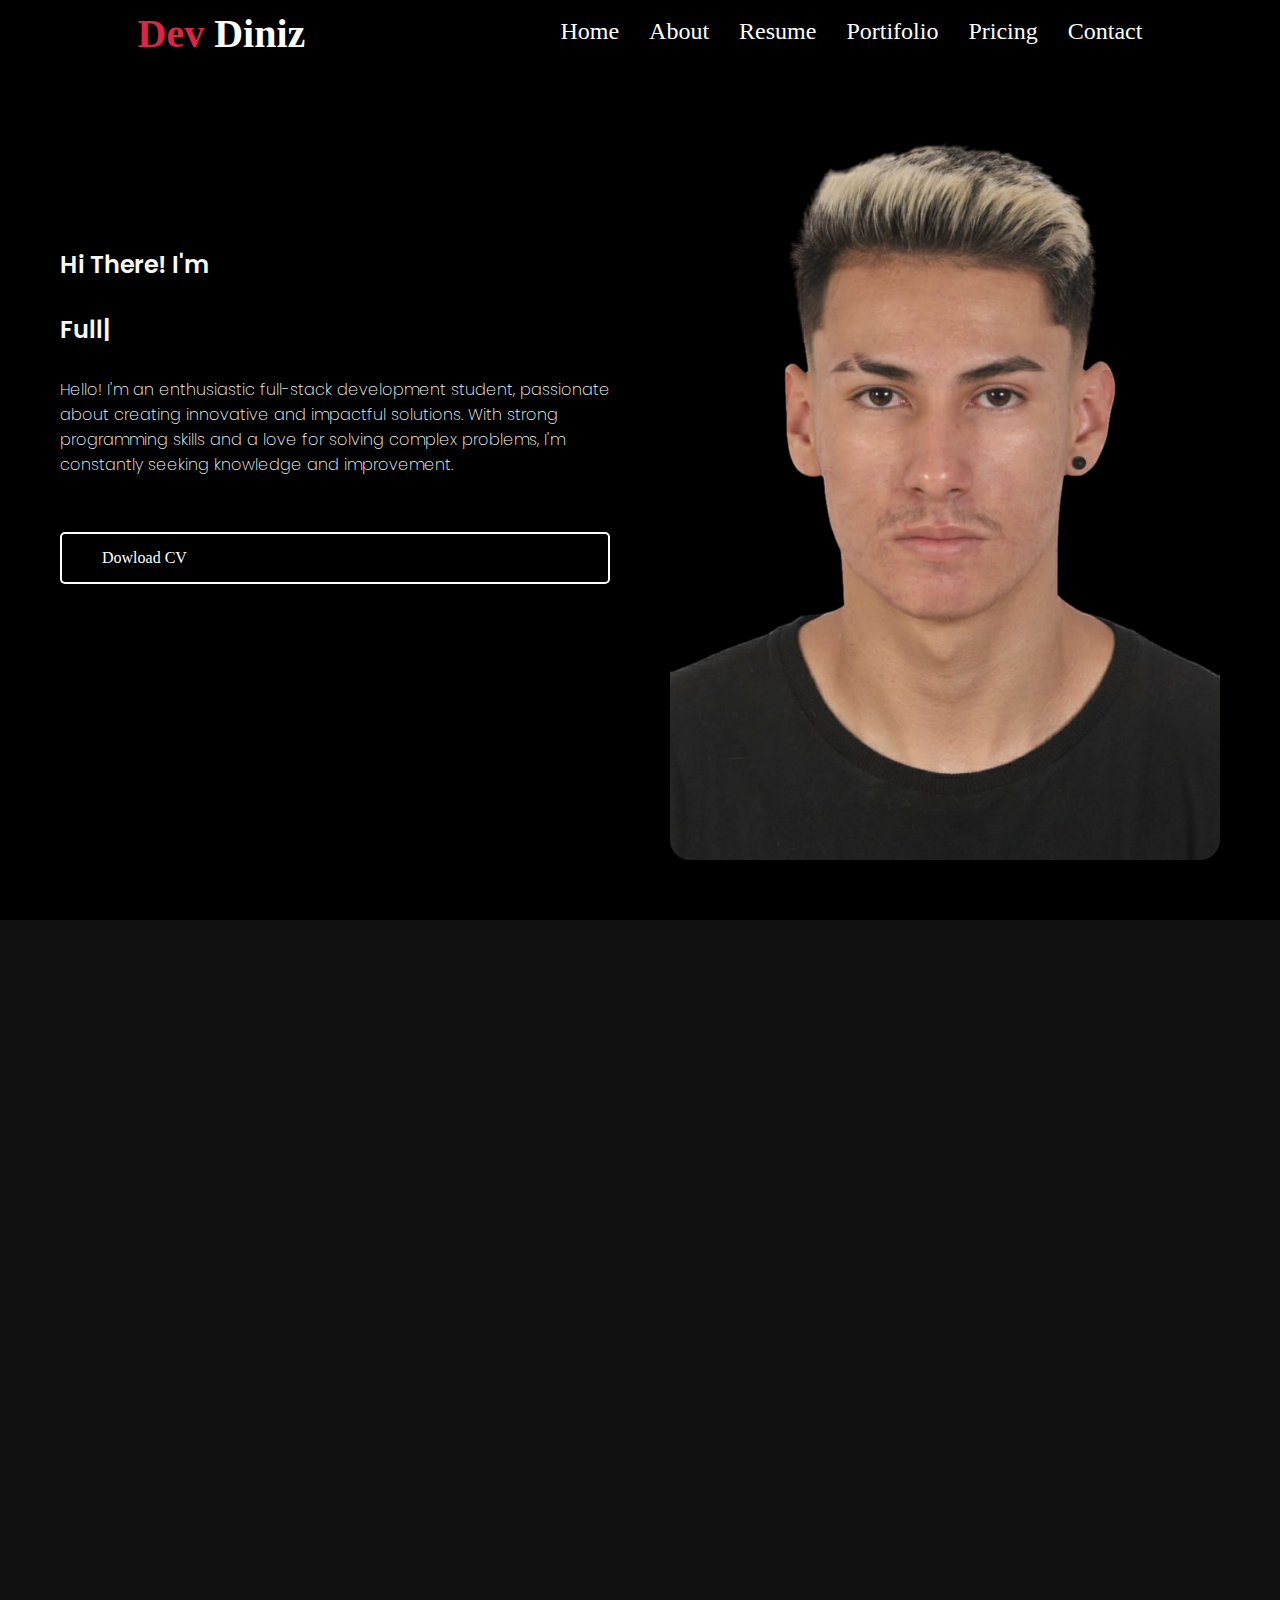
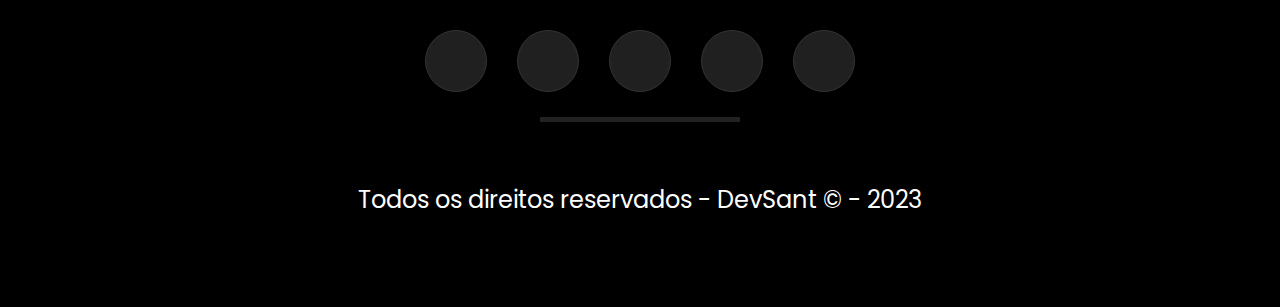
==== commit 3037bed4: "add moving" ====
--- a/index.html
+++ b/index.html
@@ -9,6 +9,7 @@
   <link rel="stylesheet" href="https://cdnjs.cloudflare.com/ajax/libs/font-awesome/6.4.0/css/all.min.css" integrity="sha512-iecdLmaskl7CVkqkXNQ/ZH/XLlvWZOJyj7Yy7tcenmpD1ypASozpmT/E0iPtmFIB46ZmdtAc9eNBvH0H/ZpiBw==" crossorigin="anonymous" referrerpolicy="no-referrer"/>
 </head>
 <body>
+<div class="moving">
   <header>
     <h1>Dev <span>Diniz</span></h1>
     <nav>
@@ -35,7 +36,9 @@
     <a href="https://1drv.ms/b/s!AuxPHgGAxqlfhQXR7EeyHr-xgZj7?e=mUEDwd">Dowload CV</a>
   </div><img src="imagens/perfil_transparente.png" alt="">
 </section >
+</div>
 <main>
+  <div class="moving">
   <article aria-label="Seçao sobre mim" class="sobre">
     <div class="sobre_titulo">
       <h1>About Me</h1>
@@ -75,8 +78,10 @@
       </div>
     </div>
   </article>
+</div>
 </main>
 <section class="services">
+  <div class="moving">
   <div class="sobre_titulo">
     <h1>About Me</h1>
     <p>Professional Profile - There is All About Me</p>
@@ -216,9 +221,10 @@
       </div>
     </div>
   </div>
-  
+</div>
 </section>
 <div class="my_resumo">
+  <div class="moving">
   <div class="sobre_titulo">
     <h1>My Resume</h1>
     <p>Training and technology</p>
@@ -240,6 +246,7 @@
       <li><i class="fa-sharp fa-solid fa-circle"></i></li>
     </ul>
   </div>
+</div>
 </div>
 </div>
 <footer>
--- a/style.css
+++ b/style.css
@@ -287,13 +287,6 @@
 
     .section-div img {
         display: none;
-    }
-
-    .section-div {
-        background-image: url(/imagens/2023-05-21\ \(5\).png);
-        background-repeat: no-repeat;
-        background-size: cover;
-        background-position: center;
     }
 
     header {
@@ -341,22 +334,34 @@
 
 /* seçao service */
 
+@media screen and (max-width: 768px) {
+    .my_services ul li {
+      max-width: 100%;
+      height: auto;
+    }
+}
+  
+    .resume_generico {
+      margin-left: 10%;
+    }
+
 .services{
     background-color: #151515;
     margin-top: -30px;
     padding: 60px;
+    
 }
 
 .my_services{
     padding: 60px;
-    color: white;  
+    color: white;
+      
 }
 
 .my_services ul {
     display: flex;
     flex-wrap: wrap;
     gap: 30px;
-    align-items: center;
     justify-content: center;
 }
 
@@ -366,19 +371,25 @@
     position: relative;
     padding: 10px;
     display: grid;
-    gap: 30px;
     text-align: center;
-    max-width: 600px;
-    height: 500px;
     background-color: #222;
     align-content: center;
     transition: 0.2s ease-in;
-
+    margin-bottom: 20px;
+    width: 400px;
+    height: auto;
+    font-size: 16px;
+    gap: 30px;
+
+    
 }
 
 .my_services ul li i{
     font-size: 2.7rem;
     color: red;
+    margin-top: 40px;
+    margin-bottom: 5px;
+
 }
 
 .my_services ul li h3{
@@ -597,6 +608,19 @@
     font-family: 'poppins';
 }
 
-
-
-
+.moving{
+    opacity: 0;
+    transition: all 3s;
+    transform: translateX(-100%);
+}
+
+.show {
+    opacity: 1;
+    transition: all 3s;
+    transform: translateX(0);
+
+}
+
+.one {
+    transition-delay: 400ms;
+}
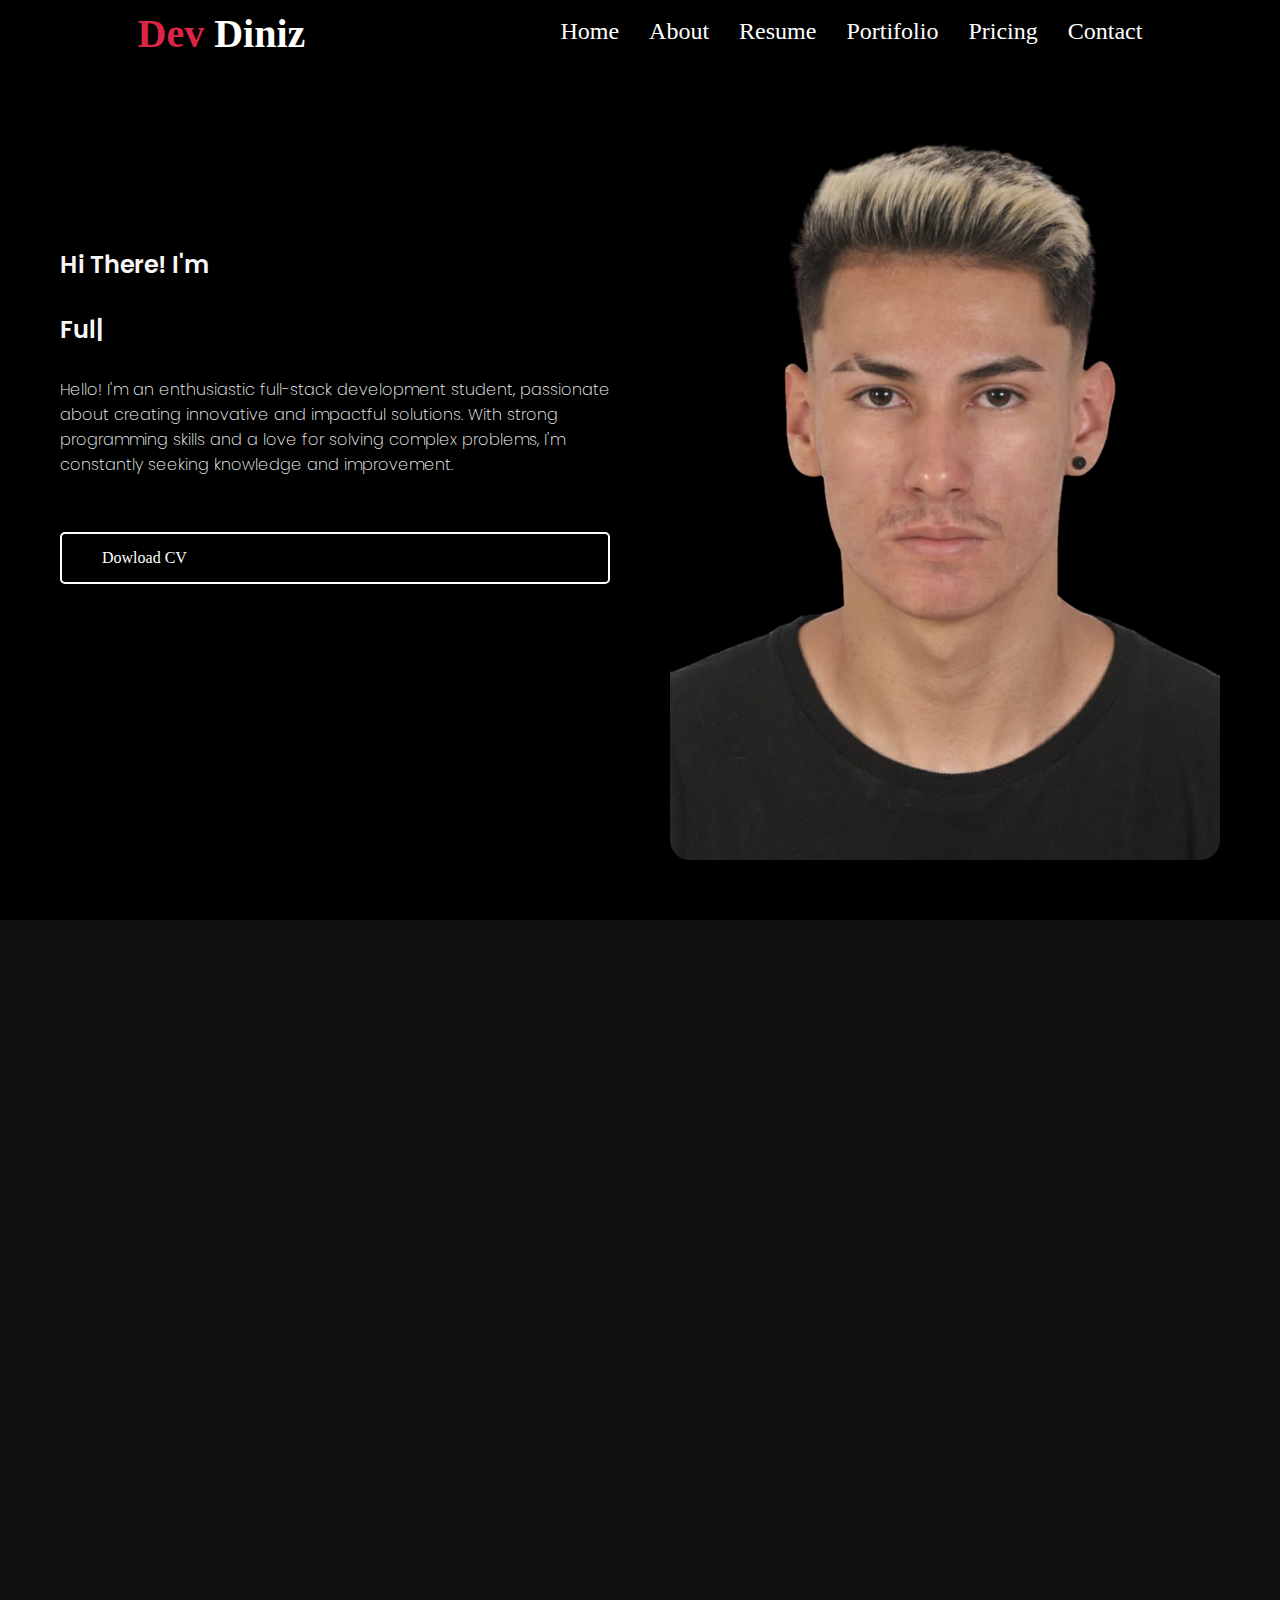
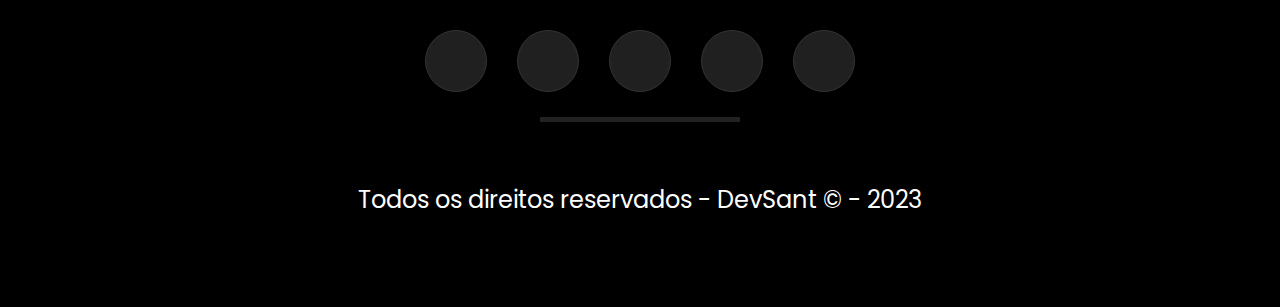
==== commit 88d39609: "Update index.html" ====
--- a/index.html
+++ b/index.html
@@ -33,7 +33,7 @@
       <br>
       <br>
       </p>
-    <a href="https://1drv.ms/b/s!AuxPHgGAxqlfhQXR7EeyHr-xgZj7?e=mUEDwd">Dowload CV</a>
+    <a href="https://1drv.ms/b/s!AuxPHgGAxqlf72Htbvc2lj8JlRCn?e=gsftGe">Dowload CV</a>
   </div><img src="imagens/perfil_transparente.png" alt="">
 </section >
 </div>
--- a/style.css
+++ b/style.css
@@ -621,6 +621,4 @@
 
 }
 
-.one {
-    transition-delay: 400ms;
-}
+
